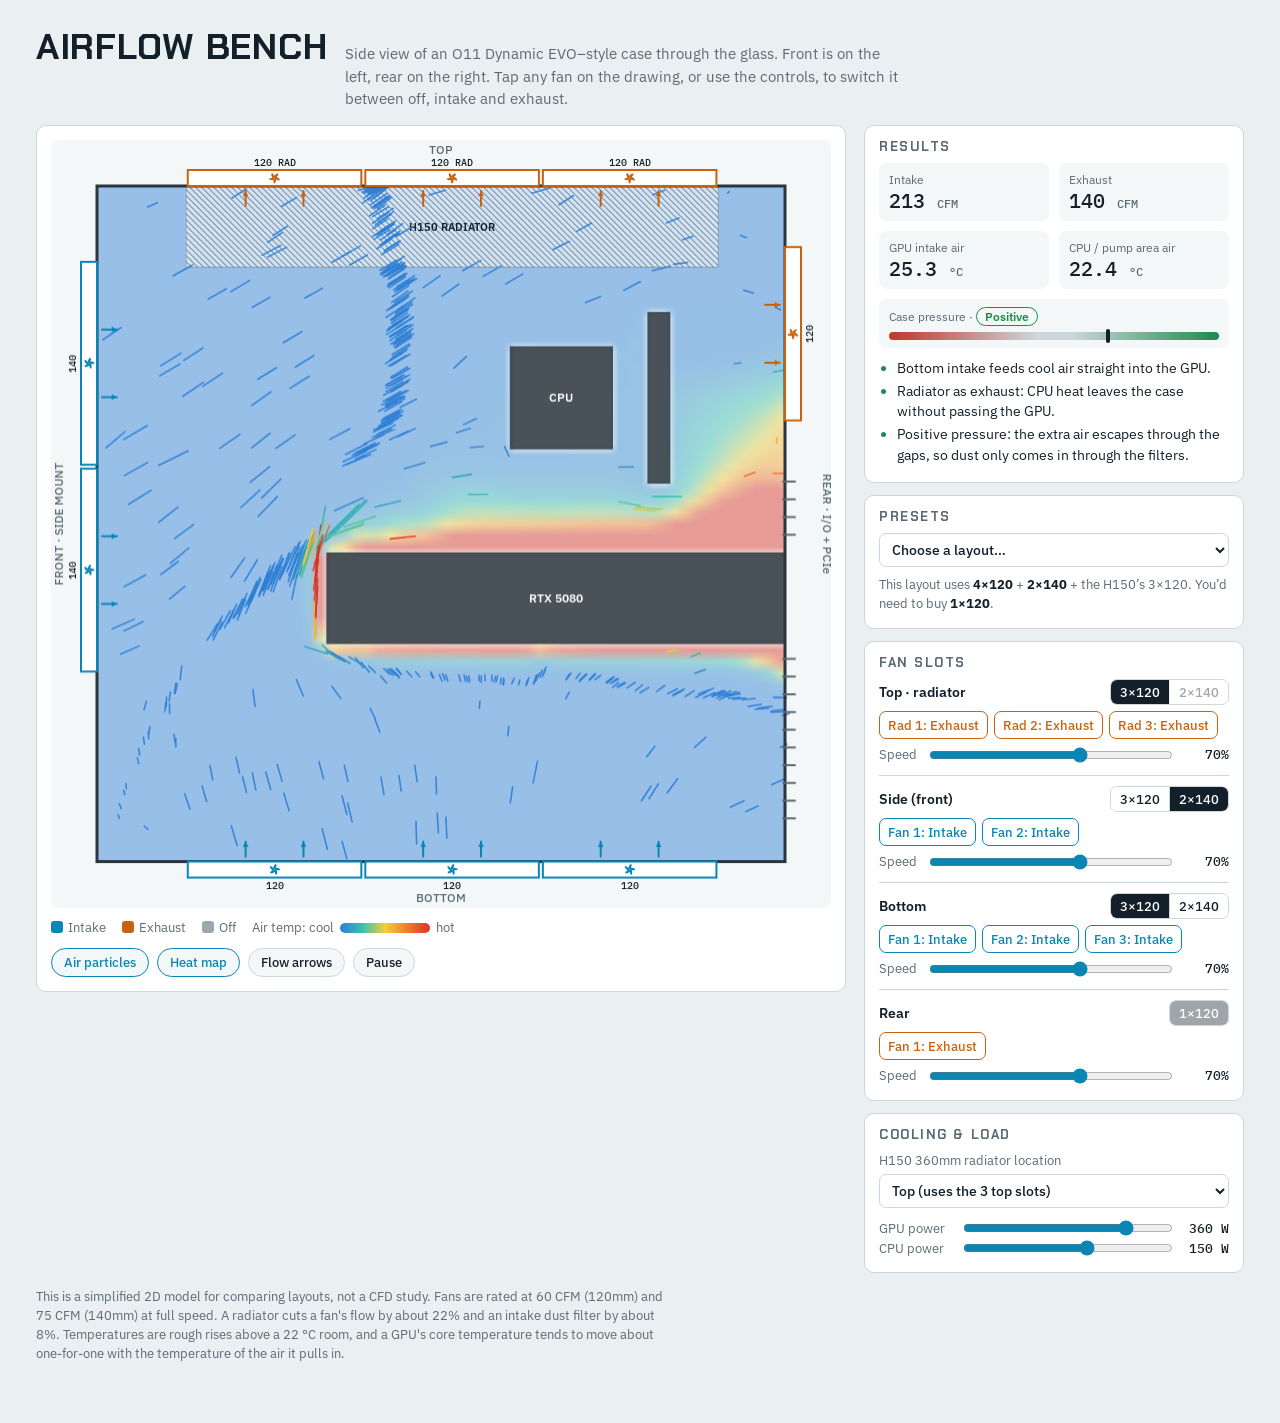
==== fan-sim/index.html @ 3b1ade62 "Add Airflow Bench: 2D case fan layout simulator Potential-flow + intake-jet model of an O11 Dynamic " ====
<!doctype html><html lang="en"><head><meta charset="utf-8"><meta name="viewport" content="width=device-width,initial-scale=1,viewport-fit=cover">
<title>Airflow Bench</title>
<meta name="claude:viewport-fit-sides" content="cover">
<link rel="preconnect" href="https://fonts.googleapis.com">
<link rel="stylesheet" href="https://fonts.googleapis.com/css2?family=Chakra+Petch:wght@600;700&family=IBM+Plex+Sans:wght@400;500;600&family=IBM+Plex+Mono:wght@400;500&display=swap">
<style>
/* Layout: a two-column bench — live case cross-section on the left, controls and readouts on the right; stacks on phones. */
:root {
  --bg: #eaeff1;
  --surface: #ffffff;
  --surface-2: #f4f7f8;
  --ink: #13202a;
  --muted: #5b6b75;
  --line: #cdd7dc;
  --case: #2a353d;
  --in: #0a86b4;
  --out: #c9620f;
  --off: #9aa7ae;
  --good: #1f8a4c;
  --warn: #b7791f;
  --bad: #c0362c;
  --display: "Chakra Petch", "Bahnschrift", "Arial Narrow", sans-serif;
  --body: "IBM Plex Sans", "Segoe UI", system-ui, sans-serif;
  --mono: "IBM Plex Mono", ui-monospace, "SFMono-Regular", Menlo, monospace;
}
@media (prefers-color-scheme: dark) {
  :root:not([data-theme="light"]) {
    --bg: #0d1317; --surface: #141c21; --surface-2: #1a242a; --ink: #e2ebef; --muted: #8fa0a9; --line: #27333a;
    --case: #9fb0b9; --in: #3cc0ef; --out: #ff9a3c; --off: #56646c; --good: #4cc47e; --warn: #e2a948; --bad: #ff6b5e;
    color-scheme: dark;
  }
}
:root[data-theme="dark"] {
  --bg: #0d1317; --surface: #141c21; --surface-2: #1a242a; --ink: #e2ebef; --muted: #8fa0a9; --line: #27333a;
  --case: #9fb0b9; --in: #3cc0ef; --out: #ff9a3c; --off: #56646c; --good: #4cc47e; --warn: #e2a948; --bad: #ff6b5e;
  color-scheme: dark;
}
* { box-sizing: border-box; }
body { background: var(--bg); color: var(--ink); font: 15px/1.5 var(--body); }
.wrap { max-width: 1240px; margin: 0 auto; padding-block: 20px 40px;
  padding-left: max(16px, env(safe-area-inset-left, 0px)); padding-right: max(16px, env(safe-area-inset-right, 0px)); }
header { display: flex; flex-wrap: wrap; align-items: baseline; gap: 6px 18px; margin-bottom: 14px; }
h1 { font: 700 clamp(26px, 4vw, 36px)/1.05 var(--display); letter-spacing: 0.02em; margin: 0; text-transform: uppercase; text-wrap: balance; }
header p { margin: 0; color: var(--muted); max-width: 62ch; }
.grid { display: grid; grid-template-columns: minmax(0, 1fr) 380px; gap: 18px; align-items: start; }
@media (max-width: 920px) { .grid { grid-template-columns: minmax(0, 1fr); } }
.card { background: var(--surface); border: 1px solid var(--line); border-radius: 10px; padding: 14px; min-width: 0; }
.stage { display: flex; flex-direction: column; gap: 10px; }
canvas { width: 100%; height: auto; display: block; border-radius: 8px; background: var(--surface-2); touch-action: manipulation; cursor: pointer; }
.legend { display: flex; flex-wrap: wrap; gap: 8px 16px; align-items: center; font-size: 13px; color: var(--muted); }
.sw { display: inline-block; width: 12px; height: 12px; border-radius: 3px; vertical-align: -1px; margin-right: 5px; }
.heatbar { display: inline-block; width: 90px; height: 10px; border-radius: 5px; background: linear-gradient(90deg, #2f7fd6, #39c2b0, #f2cf3a, #f07b2a, #d8352a); vertical-align: -1px; margin: 0 6px; }
.toggles { display: flex; flex-wrap: wrap; gap: 8px; }
.chip { font: 500 13px var(--body); color: var(--ink); background: var(--surface-2); border: 1px solid var(--line); border-radius: 999px; padding: 5px 12px; cursor: pointer; }
.chip[aria-pressed="true"] { border-color: var(--in); color: var(--in); }
.chip:focus-visible, button:focus-visible, select:focus-visible, input:focus-visible { outline: 2px solid var(--in); outline-offset: 2px; }
.panel { display: flex; flex-direction: column; gap: 12px; }
h2 { font: 700 13px/1 var(--display); letter-spacing: 0.12em; text-transform: uppercase; color: var(--muted); margin: 0 0 10px; }
.readout { display: grid; grid-template-columns: 1fr 1fr; gap: 10px; }
.metric { background: var(--surface-2); border-radius: 8px; padding: 8px 10px; min-width: 0; }
.metric .k { font-size: 12px; color: var(--muted); }
.metric .v { font: 500 20px/1.2 var(--mono); font-variant-numeric: tabular-nums; }
.metric .v small { font-size: 12px; color: var(--muted); }
.pbar { position: relative; height: 8px; border-radius: 4px; background: linear-gradient(90deg, var(--bad), var(--line) 45%, var(--line) 55%, var(--good)); margin-top: 6px; }
.pbar i { position: absolute; top: -3px; width: 4px; height: 14px; border-radius: 2px; background: var(--ink); transform: translateX(-2px); }
.pill { display: inline-block; font: 600 12px var(--body); padding: 1px 8px; border-radius: 999px; border: 1px solid currentColor; }
.notes { margin: 10px 0 0; padding-left: 18px; font-size: 13.5px; color: var(--ink); }
.notes li { margin: 3px 0; }
.notes li.good::marker { color: var(--good); } .notes li.warn::marker { color: var(--warn); } .notes li.bad::marker { color: var(--bad); }
.zone { border-top: 1px solid var(--line); padding-top: 10px; margin-top: 10px; }
.zone:first-of-type { border-top: 0; padding-top: 0; margin-top: 0; }
.zhead { display: flex; justify-content: space-between; align-items: center; gap: 8px; margin-bottom: 6px; }
.zhead b { font: 600 14px var(--body); }
.seg { display: inline-flex; border: 1px solid var(--line); border-radius: 7px; overflow: hidden; }
.seg button { font: 500 12.5px var(--body); color: var(--ink); background: var(--surface); border: 0; padding: 4px 9px; cursor: pointer; }
.seg button + button { border-left: 1px solid var(--line); }
.seg button[aria-pressed="true"] { background: var(--ink); color: var(--surface); }
.seg button:disabled { opacity: 0.4; cursor: not-allowed; }
.fans { display: flex; flex-wrap: wrap; gap: 6px; margin: 6px 0; }
.fanbtn { font: 500 12.5px var(--body); min-width: 76px; padding: 5px 8px; border-radius: 7px; border: 1.5px solid var(--off); background: var(--surface); color: var(--muted); cursor: pointer; }
.fanbtn.in { border-color: var(--in); color: var(--in); }
.fanbtn.out { border-color: var(--out); color: var(--out); }
.row { display: flex; align-items: center; gap: 10px; font-size: 13px; color: var(--muted); }
.row input[type=range] { flex: 1; min-width: 0; accent-color: var(--in); }
.row output { font: 500 13px var(--mono); color: var(--ink); min-width: 44px; text-align: right; font-variant-numeric: tabular-nums; }
select { font: 500 14px var(--body); color: var(--ink); background: var(--surface); border: 1px solid var(--line); border-radius: 7px; padding: 6px 8px; width: 100%; }
label.blk { display: block; font-size: 13px; color: var(--muted); margin-bottom: 4px; }
.inv { font-size: 13px; color: var(--muted); margin-top: 8px; }
.inv b { color: var(--ink); }
.foot { margin-top: 14px; font-size: 12.5px; color: var(--muted); max-width: 80ch; }
@media (prefers-reduced-motion: reduce) { .chip, .fanbtn { transition: none; } }
</style></head><body>

<div class="wrap">
  <header>
    <h1>Airflow Bench</h1>
    <p>Side view of an O11 Dynamic EVO–style case through the glass. Front is on the left, rear on the right. Tap any fan on the drawing, or use the controls, to switch it between off, intake and exhaust.</p>
  </header>

  <div class="grid">
    <section class="stage card" aria-label="Case simulation">
      <canvas id="sim" width="800" height="800" aria-label="Simulated airflow inside the case"></canvas>
      <div class="legend">
        <span><span class="sw" style="background:var(--in)"></span>Intake</span>
        <span><span class="sw" style="background:var(--out)"></span>Exhaust</span>
        <span><span class="sw" style="background:var(--off)"></span>Off</span>
        <span>Air temp: cool<span class="heatbar"></span>hot</span>
      </div>
      <div class="toggles" role="group" aria-label="Display layers">
        <button class="chip" id="tParticles" aria-pressed="true">Air particles</button>
        <button class="chip" id="tHeat" aria-pressed="true">Heat map</button>
        <button class="chip" id="tArrows" aria-pressed="false">Flow arrows</button>
        <button class="chip" id="tPause" aria-pressed="false">Pause</button>
      </div>
    </section>

    <aside class="panel">
      <div class="card">
        <h2>Results</h2>
        <div class="readout">
          <div class="metric"><div class="k">Intake</div><div class="v" id="mIn">0 <small>CFM</small></div></div>
          <div class="metric"><div class="k">Exhaust</div><div class="v" id="mOut">0 <small>CFM</small></div></div>
          <div class="metric"><div class="k">GPU intake air</div><div class="v" id="mGpu">–</div></div>
          <div class="metric"><div class="k">CPU / pump area air</div><div class="v" id="mCpu">–</div></div>
          <div class="metric" style="grid-column: 1 / -1">
            <div class="k">Case pressure · <span id="mPress" class="pill">–</span></div>
            <div class="pbar" aria-hidden="true"><i id="pMark" style="left:50%"></i></div>
          </div>
        </div>
        <ul class="notes" id="notes"></ul>
      </div>

      <div class="card">
        <h2>Presets</h2>
        <select id="preset" aria-label="Load a preset layout">
          <option value="">Choose a layout…</option>
          <option value="rec">Recommended for your parts</option>
          <option value="sideaio">AIO on the side as intake</option>
          <option value="nobottom">Bottom fans off</option>
          <option value="negative">Negative pressure (mostly exhaust)</option>
          <option value="reversed">Everything reversed</option>
          <option value="max">Every slot intake except top</option>
        </select>
        <div class="inv" id="inv"></div>
      </div>

      <div class="card" id="zonesCard">
        <h2>Fan slots</h2>
        <div id="zones"></div>
      </div>

      <div class="card">
        <h2>Cooling &amp; load</h2>
        <label class="blk" for="aio">H150 360mm radiator location</label>
        <select id="aio">
          <option value="top">Top (uses the 3 top slots)</option>
          <option value="side">Side (uses the 3 side slots)</option>
          <option value="bottom">Bottom (uses the 3 bottom slots)</option>
          <option value="none">No AIO (air cooler on the CPU)</option>
        </select>
        <div class="row" style="margin-top:10px"><span style="min-width:72px">GPU power</span><input type="range" id="gpuW" min="0" max="450" step="10" value="360"><output id="gpuWo">360 W</output></div>
        <div class="row"><span style="min-width:72px">CPU power</span><input type="range" id="cpuW" min="0" max="250" step="10" value="150"><output id="cpuWo">150 W</output></div>
      </div>
    </aside>
  </div>

  <p class="foot">This is a simplified 2D model for comparing layouts, not a CFD study. Fans are rated at 60 CFM (120mm) and 75 CFM (140mm) at full speed. A radiator cuts a fan's flow by about 22% and an intake dust filter by about 8%. Temperatures are rough rises above a 22 °C room, and a GPU's core temperature tends to move about one-for-one with the temperature of the air it pulls in.</p>
</div>

<script>
'use strict';
// ---------------------------------------------------------------- model geometry (millimetres → grid cells)
const CASE_W = 465, CASE_H = 459;             // interior of the main chamber, mm
const NX = 60, NY = 59, MM = CASE_W / NX;     // ~7.75 mm per cell
const idx = (x, y) => y * NX + x;
const cell = mm => Math.max(0, Math.min(NX - 1, Math.floor(mm / MM)));
const celly = mm => Math.max(0, Math.min(NY - 1, Math.floor(mm / MM)));
const CFM = { 120: 60, 140: 75 };
const ZONES = {
  top:    { label: 'Top',    wall: 'top',    sizes: [120, 140], spans: { 120: [[60, 180], [180, 300], [300, 420]], 140: [[70, 210], [210, 350]] } },
  side:   { label: 'Side (front)', wall: 'left', sizes: [120, 140], spans: { 120: [[40, 160], [160, 280], [280, 400]], 140: [[50, 190], [190, 330]] } },
  bottom: { label: 'Bottom', wall: 'bottom', sizes: [120, 140], spans: { 120: [[60, 180], [180, 300], [300, 420]], 140: [[70, 210], [210, 350]] } },
  rear:   { label: 'Rear',   wall: 'right',  sizes: [120],      spans: { 120: [[40, 160]] } },
};
const VENTS = [[200, 240], [320, 440]];       // PCIe slot covers & panel gaps on the rear wall (passive)
const PARTS = {
  gpu: { x0: 161, x1: 465, y0: 250, y1: 305, label: 'RTX 5080' },
  cpu: { x0: 285, x1: 345, y0: 115, y1: 172, label: 'CPU' },
  ram: { x0: 372, x1: 384, y0: 86, y1: 200, label: '' },
};
const RAD_MM = 55; // radiator + fan thickness

// ---------------------------------------------------------------- state
const DEFAULT = () => ({
  zones: {
    top: { size: 120, fans: ['out', 'out', 'out'], speed: 70 },
    side: { size: 140, fans: ['in', 'in'], speed: 70 },
    bottom: { size: 120, fans: ['in', 'in', 'in'], speed: 70 },
    rear: { size: 120, fans: ['out'], speed: 70 },
  },
  aio: 'top', gpuW: 360, cpuW: 150,
});
const PRESETS = {
  rec: DEFAULT,
  sideaio: () => ({ ...DEFAULT(), aio: 'side', zones: {
    top: { size: 140, fans: ['out', 'out'], speed: 70 }, side: { size: 120, fans: ['in', 'in', 'in'], speed: 70 },
    bottom: { size: 120, fans: ['in', 'in', 'in'], speed: 70 }, rear: { size: 120, fans: ['out'], speed: 70 } } }),
  nobottom: () => { const s = DEFAULT(); s.zones.bottom.fans = ['off', 'off', 'off']; return s; },
  negative: () => { const s = DEFAULT(); s.zones.side.fans = ['out', 'out']; s.zones.bottom.fans = ['in', 'off', 'off']; return s; },
  reversed: () => { const s = DEFAULT(); s.zones.top.fans = ['in', 'in', 'in']; s.zones.side.fans = ['out', 'out']; s.zones.bottom.fans = ['out', 'out', 'out']; s.zones.rear.fans = ['in']; return s; },
  max: () => { const s = DEFAULT(); s.zones.rear.fans = ['in']; return s; },
};
let S = DEFAULT();
try { const saved = JSON.parse(localStorage.getItem('airflow-bench') || 'null'); if (saved && saved.zones) S = saved; } catch (e) { /* storage unavailable */ }
function save() { try { localStorage.setItem('airflow-bench', JSON.stringify(S)); } catch (e) { /* ignore */ } }

// ---------------------------------------------------------------- simulation fields
const solid = new Uint8Array(NX * NY);
const src = new Float32Array(NX * NY);
const phi = new Float32Array(NX * NY);
const vx = new Float32Array(NX * NY), vy = new Float32Array(NX * NY);
let T = new Float32Array(NX * NY), T2 = new Float32Array(NX * NY);
const inletT = new Float32Array(NX * NY).fill(NaN);
const heat = new Float32Array(NX * NY);
let fans = [], vents = [], metrics = {};
const HEAT = 1.5; // tuned so the recommended layout's case air lands near the physics estimate

for (const k in PARTS) {
  const p = PARTS[k];
  for (let y = celly(p.y0); y <= celly(p.y1 - 1); y++) for (let x = cell(p.x0); x <= cell(p.x1 - 1); x++) solid[idx(x, y)] = 1;
}

function wallCells(wall, a, b) {
  const out = [];
  if (wall === 'top' || wall === 'bottom') { const y = wall === 'top' ? 0 : NY - 1; for (let x = cell(a); x <= cell(b - 1); x++) out.push(idx(x, y)); }
  else { const x = wall === 'left' ? 0 : NX - 1; for (let y = celly(a); y <= celly(b - 1); y++) out.push(idx(x, y)); }
  return out.filter(c => !solid[c]);
}
const NORMAL = { top: [0, 1], bottom: [0, -1], left: [1, 0], right: [-1, 0] };

function rebuild() {
  // AIO zone must hold 3×120 and its fans must all push the same way
  if (S.aio !== 'none') {
    const z = S.zones[S.aio];
    if (z.size !== 120) { z.size = 120; z.fans = [z.fans[0], z.fans[0], z.fans[0]]; }
    const mode = z.fans.find(f => f !== 'off') || 'out';
    z.fans = z.fans.map(() => mode);
  }
  fans = [];
  src.fill(0); inletT.fill(NaN); heat.fill(0);
  let intake = 0, exhaust = 0;
  const zoneCfm = {};
  for (const [zk, Z] of Object.entries(ZONES)) {
    const z = S.zones[zk];
    const spans = Z.spans[z.size];
    zoneCfm[zk] = 0;
    spans.forEach(([a, b], i) => {
      const mode = z.fans[i] || 'off';
      let cfm = CFM[z.size] * z.speed / 100;
      if (S.aio === zk) cfm *= 0.78;
      if (mode === 'in') cfm *= 0.92;
      const cells = wallCells(Z.wall, a, b);
      const f = { zone: zk, i, a, b, wall: Z.wall, mode, cfm: mode === 'off' ? 0 : cfm, size: z.size, cells, rad: S.aio === zk };
      fans.push(f);
      if (mode === 'off' || !cells.length) return;
      const per = cfm / cells.length * (mode === 'in' ? 1 : -1);
      for (const c of cells) src[c] += per;
      if (mode === 'in') intake += cfm; else exhaust += cfm;
      zoneCfm[zk] += cfm;
    });
  }
  // passive vents take up the difference (positive pressure pushes air out, negative pulls dusty air in)
  vents = VENTS.flatMap(([a, b]) => wallCells('right', a, b));
  const net = intake - exhaust;
  for (const c of vents) src[c] -= net / vents.length;
  solvePotential();
  buildVelocity();
  // inlet temperatures: fresh air is 0 °C above room; a radiator used as intake pre-heats its air
  let radRise = 0;
  if (S.aio !== 'none') {
    const rf = fans.filter(f => f.rad && f.mode === 'in');
    const rc = rf.reduce((a, f) => a + f.cfm, 0);
    if (rc > 0) radRise = 1.76 * S.cpuW / rc;
  }
  for (const f of fans) if (f.mode === 'in') for (const c of f.cells) inletT[c] = f.rad ? radRise : 0;
  if (net < 0) for (const c of vents) inletT[c] = 0;
  // heat sources: GPU everywhere around its shroud (more out the top/back like a flow-through card), CPU if air-cooled
  addHeatAround(PARTS.gpu, S.gpuW, { top: 0.55, bottom: 0.25, side: 0.2 });
  const radFans = fans.filter(f => f.rad && f.mode !== 'off');
  if (S.aio === 'none' || !radFans.length) addHeatAround(PARTS.cpu, S.cpuW, { top: 0.4, bottom: 0.2, side: 0.4 });
  metrics = { intake, exhaust, net, radRise, zoneCfm };
  seedParticles(true);
  updateUI();
  save();
}

function addHeatAround(p, watts, w) {
  const x0 = cell(p.x0), x1 = cell(p.x1 - 1), y0 = celly(p.y0), y1 = celly(p.y1 - 1);
  const groups = { top: [], bottom: [], side: [] };
  for (let x = x0; x <= x1; x++) { if (y0 > 0) groups.top.push(idx(x, y0 - 1)); if (y1 < NY - 1) groups.bottom.push(idx(x, y1 + 1)); }
  for (let y = y0; y <= y1; y++) { if (x0 > 0) groups.side.push(idx(x0 - 1, y)); if (x1 < NX - 1) groups.side.push(idx(x1 + 1, y)); }
  for (const g in groups) { const cs = groups[g].filter(c => !solid[c]); for (const c of cs) heat[c] += watts * w[g] * HEAT / cs.length * 10; }
}

// Potential flow: solve ∇²φ = −s with walls/parts as no-flow boundaries; velocity = −∇φ.
function solvePotential() {
  phi.fill(0);
  for (let it = 0; it < 900; it++) {
    for (let y = 0; y < NY; y++) for (let x = 0; x < NX; x++) {
      const c = idx(x, y); if (solid[c]) continue;
      let s = 0, k = 0;
      if (x > 0 && !solid[c - 1]) { s += phi[c - 1]; k++; }
      if (x < NX - 1 && !solid[c + 1]) { s += phi[c + 1]; k++; }
      if (y > 0 && !solid[c - NX]) { s += phi[c - NX]; k++; }
      if (y < NY - 1 && !solid[c + NX]) { s += phi[c + NX]; k++; }
      if (k) phi[c] += 1.85 * ((s + src[c]) / k - phi[c]);
    }
  }
}
function buildVelocity() {
  vx.fill(0); vy.fill(0);
  for (let y = 0; y < NY; y++) for (let x = 0; x < NX; x++) {
    const c = idx(x, y); if (solid[c]) continue;
    const pl = x > 0 && !solid[c - 1] ? phi[c - 1] : phi[c], pr = x < NX - 1 && !solid[c + 1] ? phi[c + 1] : phi[c];
    const pu = y > 0 && !solid[c - NX] ? phi[c - NX] : phi[c], pd = y < NY - 1 && !solid[c + NX] ? phi[c + NX] : phi[c];
    vx[c] = -(pr - pl) / 2; vy[c] = -(pd - pu) / 2;
  }
  // intake fans throw a jet that carries momentum into the case before spreading out
  for (const f of fans) {
    if (f.mode !== 'in' || !f.cells.length) continue;
    const [nx, ny] = NORMAL[f.wall], q = f.cfm / f.cells.length;
    for (const c0 of f.cells) {
      let x = c0 % NX, y = (c0 / NX) | 0;
      for (let d = 0; d < 34; d++) {
        if (x < 0 || y < 0 || x >= NX || y >= NY) break;
        const c = idx(x, y); if (solid[c]) break;
        const a = q * 1.1 * Math.exp(-d / 11);
        vx[c] += nx * a; vy[c] += ny * a;
        x += nx; y += ny;
      }
    }
  }
}

// ---------------------------------------------------------------- heat transport
const VIS = 4; // time compression so the picture settles in seconds
function sampleT(F, x, y) {
  x = Math.max(0, Math.min(NX - 1.001, x)); y = Math.max(0, Math.min(NY - 1.001, y));
  const i = Math.floor(x), j = Math.floor(y), fx = x - i, fy = y - j;
  const a = F[idx(i, j)], b = F[idx(Math.min(NX - 1, i + 1), j)], c = F[idx(i, Math.min(NY - 1, j + 1))], d = F[idx(Math.min(NX - 1, i + 1), Math.min(NY - 1, j + 1))];
  return (a * (1 - fx) + b * fx) * (1 - fy) + (c * (1 - fx) + d * fx) * fy;
}
function stepHeat(dt) {
  for (let y = 0; y < NY; y++) for (let x = 0; x < NX; x++) {
    const c = idx(x, y);
    if (solid[c]) { T2[c] = 0; continue; }
    if (!Number.isNaN(inletT[c])) { T2[c] = inletT[c]; continue; }
    let v = sampleT(T, x - vx[c] * dt * VIS, y - vy[c] * dt * VIS);
    // light mixing with neighbours (turbulence) and a little loss through the panels
    let s = 0, k = 0;
    if (x > 0 && !solid[c - 1]) { s += T[c - 1]; k++; } if (x < NX - 1 && !solid[c + 1]) { s += T[c + 1]; k++; }
    if (y > 0 && !solid[c - NX]) { s += T[c - NX]; k++; } if (y < NY - 1 && !solid[c + NX]) { s += T[c + NX]; k++; }
    if (k) v += (s / k - v) * 0.06;
    v += heat[c] * dt;
    v *= 1 - 0.015 * dt;
    T2[c] = Math.min(60, v);
  }
  [T, T2] = [T2, T];
}
function probe(region) {
  let s = 0, n = 0;
  for (const c of region) if (!solid[c]) { s += T[c]; n++; }
  return n ? s / n : 0;
}
function rectCells(x0mm, x1mm, y0mm, y1mm) { const out = []; for (let y = celly(y0mm); y <= celly(y1mm); y++) for (let x = cell(x0mm); x <= cell(x1mm); x++) out.push(idx(x, y)); return out; }
const PROBE = {
  gpuIn: rectCells(200, 440, 308, 345),
  cpu: rectCells(260, 372, 70, 205),
  all: [...Array(NX * NY).keys()],
};

// ---------------------------------------------------------------- particles
let particles = [];
function seedParticles(reset) {
  if (reset) particles = [];
  while (particles.length < 520) particles.push(spawn());
}
function spawn() {
  // spawn on intake cells (weighted by flow); fall back to a random interior point
  const inlets = [];
  for (const f of fans) if (f.mode === 'in') for (const c of f.cells) inlets.push([c, f.cfm / f.cells.length]);
  if (metrics.net < 0) for (const c of vents) inlets.push([c, -metrics.net / vents.length]);
  let c;
  if (inlets.length && Math.random() < 0.85) {
    const tot = inlets.reduce((a, b) => a + b[1], 0); let r = Math.random() * tot;
    for (const [cc, w] of inlets) { r -= w; if (r <= 0) { c = cc; break; } }
    if (c == null) c = inlets[0][0];
  } else { do { c = Math.floor(Math.random() * NX * NY); } while (solid[c]); }
  return { x: (c % NX) + Math.random(), y: ((c / NX) | 0) + Math.random(), life: 4 + Math.random() * 8, px: null, py: null };
}
function stepParticles(dt) {
  for (let i = 0; i < particles.length; i++) {
    const p = particles[i];
    const cx = Math.floor(p.x), cy = Math.floor(p.y);
    const c = idx(Math.max(0, Math.min(NX - 1, cx)), Math.max(0, Math.min(NY - 1, cy)));
    p.px = p.x; p.py = p.y;
    const u = vx[c], v = vy[c], sp = Math.hypot(u, v);
    p.x += u * dt * VIS + (Math.random() - 0.5) * 0.05; p.y += v * dt * VIS + (Math.random() - 0.5) * 0.05;
    p.life -= dt;
    const nc = Math.floor(p.x) >= 0 && Math.floor(p.x) < NX && Math.floor(p.y) >= 0 && Math.floor(p.y) < NY ? idx(Math.floor(p.x), Math.floor(p.y)) : -1;
    if (p.life <= 0 || nc < 0 || solid[nc] || sp < 0.004) particles[i] = spawn();
  }
}

// ---------------------------------------------------------------- drawing
const cv = document.getElementById('sim'), ctx = cv.getContext('2d');
const PAD = 46;
let px = 1, W = 0, H = 0; // px per cell
let colors = {};
function readColors() {
  const cs = getComputedStyle(document.documentElement);
  for (const k of ['ink', 'muted', 'line', 'case', 'in', 'out', 'off', 'surface', 'surface-2']) colors[k] = cs.getPropertyValue('--' + k).trim();
}
function resize() {
  const r = cv.getBoundingClientRect(), dpr = Math.min(2, window.devicePixelRatio || 1);
  const w = Math.max(280, r.width);
  px = (w - 2 * PAD) / NX;
  const h = NY * px + 2 * PAD;
  W = w; H = h;
  cv.width = Math.round(w * dpr); cv.height = Math.round(h * dpr);
  cv.style.height = h + 'px';
  ctx.setTransform(dpr, 0, 0, dpr, 0, 0);
}
const heatColor = t => {
  const s = Math.max(0, Math.min(1, t / 14));
  const stops = [[47, 127, 214], [57, 194, 176], [242, 207, 58], [240, 123, 42], [216, 53, 42]];
  const f = s * (stops.length - 1), i = Math.min(stops.length - 2, Math.floor(f)), k = f - i;
  const a = stops[i], b = stops[i + 1];
  return [a[0] + (b[0] - a[0]) * k, a[1] + (b[1] - a[1]) * k, a[2] + (b[2] - a[2]) * k];
};
const view = { particles: true, heat: true, arrows: false, paused: false };
let spin = 0;
const heatImg = document.createElement('canvas'); heatImg.width = NX; heatImg.height = NY;
const hctx = heatImg.getContext('2d');

function fanRect(f) {
  const t = 16; // fan drawn as a bar straddling the wall
  if (f.wall === 'top' || f.wall === 'bottom') {
    const x0 = PAD + f.a / MM * px, x1 = PAD + f.b / MM * px;
    const y = f.wall === 'top' ? PAD - t : PAD + NY * px;
    return { x: x0 + 2, y, w: x1 - x0 - 4, h: t };
  }
  const y0 = PAD + f.a / MM * px, y1 = PAD + f.b / MM * px;
  const x = f.wall === 'left' ? PAD - t : PAD + NX * px;
  return { x, y: y0 + 2, w: t, h: y1 - y0 - 4 };
}

function draw() {
  ctx.clearRect(0, 0, W, H);
  const ix = PAD, iy = PAD, iw = NX * px, ih = NY * px;
  // heat map
  if (view.heat) {
    const img = hctx.createImageData(NX, NY);
    for (let c = 0; c < NX * NY; c++) {
      const [r, g, b] = heatColor(T[c]);
      img.data[c * 4] = r; img.data[c * 4 + 1] = g; img.data[c * 4 + 2] = b; img.data[c * 4 + 3] = solid[c] ? 0 : 120;
    }
    hctx.putImageData(img, 0, 0);
    ctx.imageSmoothingEnabled = true;
    ctx.drawImage(heatImg, ix, iy, iw, ih);
  }
  // radiator band
  if (S.aio !== 'none') {
    const t = RAD_MM / MM * px, z = ZONES[S.aio], sp = z.spans[120];
    const a = sp[0][0] / MM * px, b = sp[sp.length - 1][1] / MM * px;
    let r;
    if (z.wall === 'top') r = [ix + a, iy, b - a, t]; else if (z.wall === 'bottom') r = [ix + a, iy + ih - t, b - a, t]; else r = [ix, iy + a, t, b - a];
    ctx.save(); ctx.fillStyle = colors['surface']; ctx.globalAlpha = 0.55; ctx.fillRect(...r); ctx.globalAlpha = 1;
    ctx.strokeStyle = colors['muted']; ctx.lineWidth = 1; ctx.beginPath();
    const [rx, ry, rw, rh] = r;
    ctx.rect(rx, ry, rw, rh); ctx.clip();
    for (let k = -rh; k < rw + rh; k += 6) { ctx.moveTo(rx + k, ry); ctx.lineTo(rx + k + rh, ry + rh); }
    ctx.stroke(); ctx.restore();
    ctx.fillStyle = colors['ink']; ctx.font = '600 11px "IBM Plex Sans", sans-serif'; ctx.textAlign = 'center';
    if (z.wall === 'left') { ctx.save(); ctx.translate(ix + t / 2 + 4, iy + (a + b) / 2); ctx.rotate(-Math.PI / 2); ctx.fillText('H150 RADIATOR', 0, 0); ctx.restore(); }
    else ctx.fillText('H150 RADIATOR', ix + (a + b) / 2, z.wall === 'top' ? iy + t / 2 + 4 : iy + ih - t / 2 + 4);
  }
  // components
  for (const k in PARTS) {
    const p = PARTS[k];
    const x = ix + cell(p.x0) * px, y = iy + celly(p.y0) * px, w = (cell(p.x1 - 1) - cell(p.x0) + 1) * px, h = (celly(p.y1 - 1) - celly(p.y0) + 1) * px;
    ctx.fillStyle = colors['case']; ctx.globalAlpha = 0.85; ctx.fillRect(x, y, w, h); ctx.globalAlpha = 1;
    if (p.label) { ctx.fillStyle = colors['surface']; ctx.font = '600 12px "IBM Plex Sans", sans-serif'; ctx.textAlign = 'center'; ctx.fillText(p.label, x + w / 2, y + h / 2 + 4); }
  }
  // particles
  if (view.particles) {
    ctx.lineWidth = 1.6; ctx.lineCap = 'round';
    for (const p of particles) {
      if (p.px == null) continue;
      const t = sampleT(T, p.x, p.y), [r, g, b] = heatColor(t);
      ctx.strokeStyle = `rgba(${r | 0},${g | 0},${b | 0},0.9)`;
      ctx.beginPath(); ctx.moveTo(ix + p.px * px, iy + p.py * px);
      const dx = p.x - p.px, dy = p.y - p.py;
      ctx.lineTo(ix + (p.x + dx * 2) * px, iy + (p.y + dy * 2) * px); ctx.stroke();
    }
  }
  // flow arrows
  if (view.arrows) {
    ctx.strokeStyle = colors['ink']; ctx.globalAlpha = 0.55; ctx.lineWidth = 1;
    for (let y = 2; y < NY; y += 4) for (let x = 2; x < NX; x += 4) {
      const c = idx(x, y); if (solid[c]) continue;
      const u = vx[c], v = vy[c], m = Math.hypot(u, v); if (m < 0.02) continue;
      const L = Math.min(px * 3.5, 4 + m * px * 1.5), ax = ix + (x + 0.5) * px, ay = iy + (y + 0.5) * px, ex = ax + u / m * L, ey = ay + v / m * L;
      ctx.beginPath(); ctx.moveTo(ax, ay); ctx.lineTo(ex, ey);
      const an = Math.atan2(v, u);
      ctx.lineTo(ex - Math.cos(an - 0.5) * 4, ey - Math.sin(an - 0.5) * 4); ctx.moveTo(ex, ey); ctx.lineTo(ex - Math.cos(an + 0.5) * 4, ey - Math.sin(an + 0.5) * 4);
      ctx.stroke();
    }
    ctx.globalAlpha = 1;
  }
  // case walls
  ctx.strokeStyle = colors['case']; ctx.lineWidth = 3; ctx.strokeRect(ix, iy, iw, ih);
  // vents
  ctx.strokeStyle = colors['muted']; ctx.lineWidth = 2;
  for (const [a, b] of VENTS) for (let y = a; y < b; y += 12) { const yy = iy + y / MM * px; ctx.beginPath(); ctx.moveTo(ix + iw - 2, yy); ctx.lineTo(ix + iw + 10, yy); ctx.stroke(); }
  // fans
  for (const f of fans) drawFan(f);
  // labels
  ctx.fillStyle = colors['muted']; ctx.font = '500 12px "IBM Plex Sans", sans-serif'; ctx.textAlign = 'center';
  ctx.fillText('TOP', ix + iw / 2, 14); ctx.fillText('BOTTOM', ix + iw / 2, H - 6);
  ctx.save(); ctx.translate(12, iy + ih / 2); ctx.rotate(-Math.PI / 2); ctx.fillText('FRONT · SIDE MOUNT', 0, 0); ctx.restore();
  ctx.save(); ctx.translate(W - 8, iy + ih / 2); ctx.rotate(Math.PI / 2); ctx.fillText('REAR · I/O + PCIe', 0, 0); ctx.restore();
}

function drawFan(f) {
  const r = fanRect(f), col = f.mode === 'in' ? colors['in'] : f.mode === 'out' ? colors['out'] : colors['off'];
  ctx.fillStyle = colors['surface']; ctx.fillRect(r.x, r.y, r.w, r.h);
  ctx.strokeStyle = col; ctx.lineWidth = 2; ctx.strokeRect(r.x, r.y, r.w, r.h);
  const cx = r.x + r.w / 2, cy = r.y + r.h / 2, R = Math.min(r.w, r.h) / 2 - 2;
  // spinning blades (as seen edge-on we just show a rotor badge)
  ctx.save(); ctx.translate(cx, cy);
  const speed = f.mode === 'off' ? 0 : S.zones[f.zone].speed / 100;
  ctx.rotate(spin * speed * (f.mode === 'in' ? 1 : -1));
  ctx.fillStyle = col;
  for (let k = 0; k < 5; k++) { ctx.rotate(Math.PI * 2 / 5); ctx.beginPath(); ctx.ellipse(R * 0.45, 0, R * 0.5, R * 0.2, 0.4, 0, 7); ctx.fill(); }
  ctx.restore();
  // direction arrows along the fan
  if (f.mode !== 'off') {
    const [nx, ny] = NORMAL[f.wall], dir = f.mode === 'in' ? 1 : -1;
    ctx.strokeStyle = col; ctx.fillStyle = col; ctx.lineWidth = 2;
    const n = 2, horiz = f.wall === 'top' || f.wall === 'bottom';
    for (let k = 0; k < n; k++) {
      const t = (k + 1) / (n + 1);
      // arrows sit just inside the case: pointing in for intake, out toward the fan for exhaust
      const ex0 = f.wall === 'left' ? r.x + r.w : f.wall === 'right' ? r.x : 0, ey0 = f.wall === 'top' ? r.y + r.h : f.wall === 'bottom' ? r.y : 0;
      const bx = horiz ? r.x + r.w * t : ex0, by = horiz ? ey0 : r.y + r.h * t;
      const p1x = bx + nx * 5, p1y = by + ny * 5, p2x = bx + nx * 20, p2y = by + ny * 20;
      const [sx, sy, ex, ey] = dir > 0 ? [p1x, p1y, p2x, p2y] : [p2x, p2y, p1x, p1y];
      ctx.beginPath(); ctx.moveTo(sx, sy); ctx.lineTo(ex, ey); ctx.stroke();
      const an = Math.atan2(ey - sy, ex - sx);
      ctx.beginPath(); ctx.moveTo(ex, ey); ctx.lineTo(ex - Math.cos(an - 0.5) * 6, ey - Math.sin(an - 0.5) * 6); ctx.lineTo(ex - Math.cos(an + 0.5) * 6, ey - Math.sin(an + 0.5) * 6); ctx.closePath(); ctx.fill();
    }
  }
  ctx.fillStyle = colors['ink']; ctx.font = '500 10px "IBM Plex Mono", monospace'; ctx.textAlign = 'center';
  const lbl = f.size + (f.rad ? ' RAD' : '');
  if (f.wall === 'top') ctx.fillText(lbl, cx, r.y - 4);
  else if (f.wall === 'bottom') ctx.fillText(lbl, cx, r.y + r.h + 11);
  else { ctx.save(); ctx.translate(f.wall === 'left' ? r.x - 5 : r.x + r.w + 12, cy); ctx.rotate(-Math.PI / 2); ctx.fillText(lbl, 0, 0); ctx.restore(); }
}

// ---------------------------------------------------------------- UI
const $ = id => document.getElementById(id);
const NEXT = { off: 'in', in: 'out', out: 'off' };
const MODE_LABEL = { off: 'Off', in: 'Intake', out: 'Exhaust' };

function setFan(zk, i, mode) {
  const z = S.zones[zk];
  if (S.aio === zk) z.fans = z.fans.map(() => mode); else z.fans[i] = mode;
  rebuild();
}
function setSize(zk, size) {
  const z = S.zones[zk]; if (z.size === size) return;
  if (S.aio === zk && size !== 120) return;
  const n = ZONES[zk].spans[size].length;
  z.size = size; z.fans = Array.from({ length: n }, (_, i) => z.fans[i] || z.fans[0] || 'off');
  rebuild();
}

function renderZones() {
  const box = $('zones'); box.innerHTML = '';
  for (const [zk, Z] of Object.entries(ZONES)) {
    const z = S.zones[zk], isRad = S.aio === zk;
    const d = document.createElement('div'); d.className = 'zone';
    const sizes = Z.sizes.map(sz => `<button type="button" data-size="${sz}" aria-pressed="${z.size === sz}" ${isRad && sz !== 120 ? 'disabled title="The H150 is a 360mm radiator: 3×120 only"' : ''}>${Z.spans[sz].length}×${sz}</button>`).join('');
    d.innerHTML = `<div class="zhead"><b>${Z.label}${isRad ? ' · radiator' : ''}</b>${Z.sizes.length > 1 ? `<span class="seg" role="group" aria-label="${Z.label} fan size">${sizes}</span>` : '<span class="seg"><button type="button" aria-pressed="true" disabled>1×120</button></span>'}</div>
      <div class="fans">${z.fans.map((m, i) => `<button type="button" class="fanbtn ${m}" data-i="${i}" aria-label="${Z.label} fan ${i + 1}: ${MODE_LABEL[m]}">${isRad ? 'Rad ' : 'Fan '}${i + 1}: ${MODE_LABEL[m]}</button>`).join('')}</div>
      <div class="row"><span>Speed</span><input type="range" min="20" max="100" step="5" value="${z.speed}" id="sp-${zk}" aria-label="${Z.label} fan speed"><output>${z.speed}%</output></div>`;
    d.querySelectorAll('[data-size]').forEach(b => b.addEventListener('click', () => setSize(zk, +b.dataset.size)));
    d.querySelectorAll('.fanbtn').forEach(b => b.addEventListener('click', () => setFan(zk, +b.dataset.i, NEXT[z.fans[+b.dataset.i]])));
    const sl = d.querySelector('input[type=range]');
    sl.addEventListener('input', () => { z.speed = +sl.value; sl.nextElementSibling.textContent = z.speed + '%'; rebuild(); });
    box.appendChild(d);
  }
}

function updateUI() {
  renderZones();
  $('aio').value = S.aio; $('gpuW').value = S.gpuW; $('cpuW').value = S.cpuW;
  $('gpuWo').textContent = S.gpuW + ' W'; $('cpuWo').textContent = S.cpuW + ' W';
  $('mIn').innerHTML = `${Math.round(metrics.intake)} <small>CFM</small>`;
  $('mOut').innerHTML = `${Math.round(metrics.exhaust)} <small>CFM</small>`;
  const big = Math.max(metrics.intake, metrics.exhaust, 1), ratio = metrics.net / big;
  const pr = $('mPress');
  if (metrics.intake + metrics.exhaust < 1) { pr.textContent = 'No fans'; pr.style.color = 'var(--bad)'; }
  else if (ratio > 0.1) { pr.textContent = 'Positive'; pr.style.color = 'var(--good)'; }
  else if (ratio < -0.1) { pr.textContent = 'Negative'; pr.style.color = 'var(--bad)'; }
  else { pr.textContent = 'Balanced'; pr.style.color = 'var(--warn)'; }
  $('pMark').style.left = (50 + Math.max(-1, Math.min(1, ratio)) * 48) + '%';
  // fan inventory vs. what you own (2×140, 3×120 + the H150's own 3×120)
  let n120 = 0, n140 = 0;
  for (const f of fans) if (f.mode !== 'off' && !f.rad) { if (f.size === 120) n120++; else n140++; }
  const need120 = Math.max(0, n120 - 3), need140 = Math.max(0, n140 - 2);
  const spare = [];
  if (n120 < 3) spare.push(`${3 - n120}×120 spare`); if (n140 < 2) spare.push(`${2 - n140}×140 spare`);
  $('inv').innerHTML = `This layout uses <b>${n120}×120</b> + <b>${n140}×140</b>${S.aio !== 'none' ? ' + the H150’s 3×120' : ''}. ` +
    (need120 || need140 ? `You’d need to buy <b>${[need120 ? need120 + '×120' : '', need140 ? need140 + '×140' : ''].filter(Boolean).join(' and ')}</b>.` : 'You already own enough fans.') +
    (spare.length ? ` (${spare.join(', ')})` : '');
  renderNotes();
}

function renderNotes() {
  const N = [], m = metrics, z = S.zones;
  const zoneModes = zk => z[zk].fans.filter(f => f !== 'off');
  if (m.intake < 1) N.push(['bad', 'No intake fans. Air only gets in through gaps, with no dust filtering.']);
  if (m.exhaust < 1 && m.intake > 0) N.push(['warn', 'No exhaust fans. Hot air has to leak out through the PCIe slots and panel gaps.']);
  if (!zoneModes('bottom').includes('in')) N.push(['warn', 'Nothing blows fresh air up into the GPU from below. The 5080 pulls its air from underneath.']);
  else N.push(['good', 'Bottom intake feeds cool air straight into the GPU.']);
  if (S.aio !== 'none') {
    const rm = zoneModes(S.aio)[0];
    if (rm === 'in') N.push(['warn', `Radiator as intake: the CPU gets the coolest air, but it pre-heats the case air by about ${m.radRise.toFixed(1)} °C.`]);
    else if (rm === 'out') N.push(['good', 'Radiator as exhaust: CPU heat leaves the case without passing the GPU.']);
    else N.push(['bad', 'Radiator fans are off. The CPU will overheat under load.']);
  }
  for (const zk of ['top', 'side', 'bottom']) { const ms = new Set(zoneModes(zk)); if (ms.size > 1) N.push(['warn', `${ZONES[zk].label} mixes intake and exhaust. Neighbouring fans will loop air between themselves.`]); }
  if (z.rear.fans[0] === 'in') N.push(['warn', 'Rear intake is unusual. It works against the hot air rising to the top.']);
  if (zoneModes('top').includes('in') && zoneModes('bottom').includes('out')) N.push(['bad', 'Top intake with bottom exhaust fights convection: hot air wants to rise.']);
  const ratio = m.net / Math.max(m.intake, m.exhaust, 1);
  if (ratio > 0.1) N.push(['good', 'Positive pressure: the extra air escapes through the gaps, so dust only comes in through the filters.']);
  if (ratio < -0.1) N.push(['bad', 'Negative pressure: unfiltered air (and dust) is pulled in through every gap.']);
  $('notes').innerHTML = N.map(([c, t]) => `<li class="${c}">${t}</li>`).join('');
}

let tempT = 0;
function updateTemps(dt) {
  tempT -= dt; if (tempT > 0) return; tempT = 0.4;
  const room = 22, g = probe(PROBE.gpuIn), c = probe(PROBE.cpu);
  const fmt = v => `${(room + v).toFixed(1)} <small>°C</small>`;
  $('mGpu').innerHTML = fmt(g);
  $('mCpu').innerHTML = fmt(c);
}

// canvas interaction: tap a fan to cycle it
cv.addEventListener('click', e => {
  const r = cv.getBoundingClientRect(), x = e.clientX - r.left, y = e.clientY - r.top;
  for (const f of fans) {
    const q = fanRect(f), pad = 8;
    if (x >= q.x - pad && x <= q.x + q.w + pad && y >= q.y - pad && y <= q.y + q.h + pad) { setFan(f.zone, f.i, NEXT[f.mode]); return; }
  }
});
cv.addEventListener('mousemove', e => {
  const r = cv.getBoundingClientRect(), x = e.clientX - r.left, y = e.clientY - r.top;
  cv.style.cursor = fans.some(f => { const q = fanRect(f); return x >= q.x - 8 && x <= q.x + q.w + 8 && y >= q.y - 8 && y <= q.y + q.h + 8; }) ? 'pointer' : 'default';
});

$('aio').addEventListener('change', e => { S.aio = e.target.value; rebuild(); });
$('gpuW').addEventListener('input', e => { S.gpuW = +e.target.value; rebuild(); });
$('cpuW').addEventListener('input', e => { S.cpuW = +e.target.value; rebuild(); });
$('preset').addEventListener('change', e => { if (!e.target.value) return; S = PRESETS[e.target.value](); T.fill(0); rebuild(); e.target.value = ''; });
for (const [id, key] of [['tParticles', 'particles'], ['tHeat', 'heat'], ['tArrows', 'arrows'], ['tPause', 'paused']]) {
  $(id).addEventListener('click', () => { view[key] = !view[key]; $(id).setAttribute('aria-pressed', view[key]); });
}

// ---------------------------------------------------------------- loop
let last = performance.now(), colorT = 0;
function frame(now) {
  const dt = Math.min(0.05, (now - last) / 1000); last = now;
  colorT -= dt; if (colorT <= 0) { colorT = 1; readColors(); }
  if (!view.paused) {
    for (let k = 0; k < 3; k++) stepHeat(dt);
    stepParticles(dt);
    spin += dt * 14;
    updateTemps(dt);
  }
  draw();
  requestAnimationFrame(frame);
}
window.addEventListener('resize', resize);
readColors(); resize(); rebuild();
// warm the heat field so the first view is already near steady state
for (let k = 0; k < 900; k++) stepHeat(1 / 60);
requestAnimationFrame(frame);
window.__bench = { get S() { return S; }, metrics: () => metrics, probe: () => ({ gpu: probe(PROBE.gpuIn), cpu: probe(PROBE.cpu), all: probe(PROBE.all) }), load: k => { S = PRESETS[k](); T.fill(0); rebuild(); for (let i = 0; i < 1500; i++) stepHeat(1 / 60); } };
</script>
</body></html>
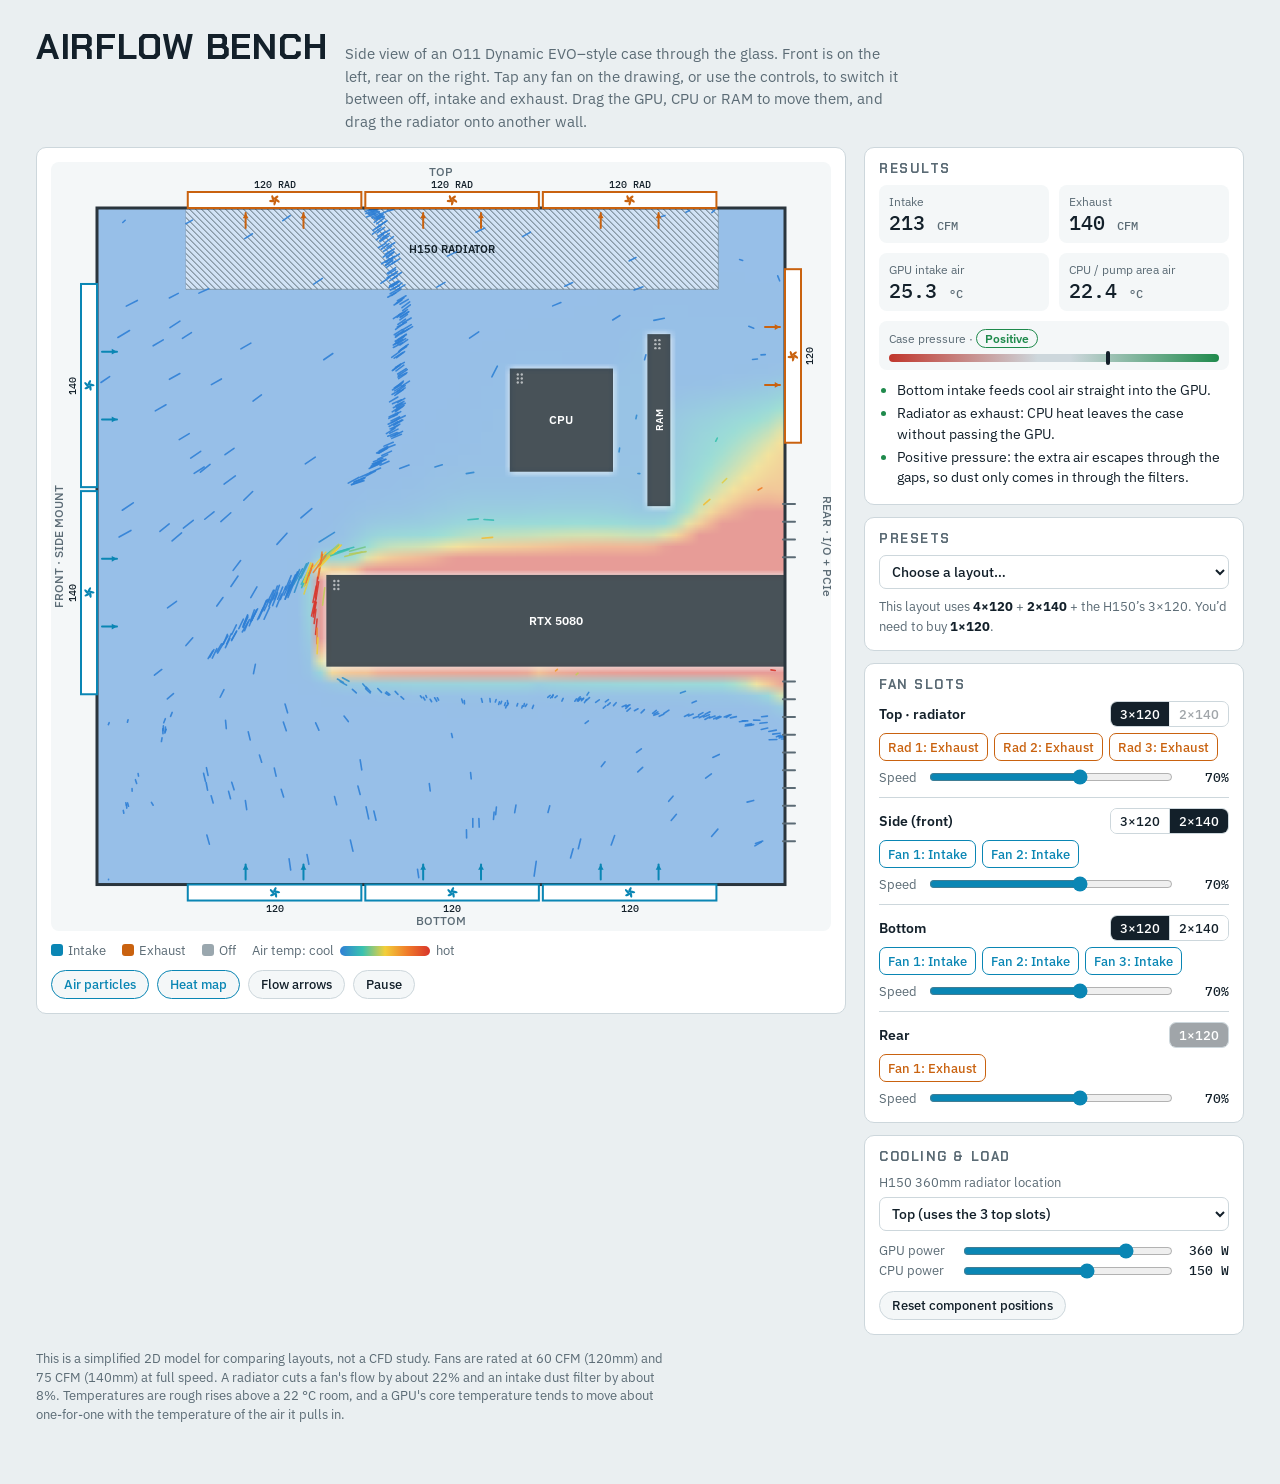
==== commit 2e8dbe35: "Airflow Bench: drag components and radiator GPU, CPU and RAM can be dragged anywhere in the case (mo" ====
--- a/fan-sim/index.html
+++ b/fan-sim/index.html
@@ -46,7 +46,7 @@
 @media (max-width: 920px) { .grid { grid-template-columns: minmax(0, 1fr); } }
 .card { background: var(--surface); border: 1px solid var(--line); border-radius: 10px; padding: 14px; min-width: 0; }
 .stage { display: flex; flex-direction: column; gap: 10px; }
-canvas { width: 100%; height: auto; display: block; border-radius: 8px; background: var(--surface-2); touch-action: manipulation; cursor: pointer; }
+canvas { width: 100%; height: auto; display: block; border-radius: 8px; background: var(--surface-2); touch-action: manipulation; }
 .legend { display: flex; flex-wrap: wrap; gap: 8px 16px; align-items: center; font-size: 13px; color: var(--muted); }
 .sw { display: inline-block; width: 12px; height: 12px; border-radius: 3px; vertical-align: -1px; margin-right: 5px; }
 .heatbar { display: inline-block; width: 90px; height: 10px; border-radius: 5px; background: linear-gradient(90deg, #2f7fd6, #39c2b0, #f2cf3a, #f07b2a, #d8352a); vertical-align: -1px; margin: 0 6px; }
@@ -94,7 +94,7 @@
 <div class="wrap">
   <header>
     <h1>Airflow Bench</h1>
-    <p>Side view of an O11 Dynamic EVO–style case through the glass. Front is on the left, rear on the right. Tap any fan on the drawing, or use the controls, to switch it between off, intake and exhaust.</p>
+    <p>Side view of an O11 Dynamic EVO–style case through the glass. Front is on the left, rear on the right. Tap any fan on the drawing, or use the controls, to switch it between off, intake and exhaust. Drag the GPU, CPU or RAM to move them, and drag the radiator onto another wall.</p>
   </header>
 
   <div class="grid">
@@ -160,6 +160,7 @@
         </select>
         <div class="row" style="margin-top:10px"><span style="min-width:72px">GPU power</span><input type="range" id="gpuW" min="0" max="450" step="10" value="360"><output id="gpuWo">360 W</output></div>
         <div class="row"><span style="min-width:72px">CPU power</span><input type="range" id="cpuW" min="0" max="250" step="10" value="150"><output id="cpuWo">150 W</output></div>
+        <button type="button" class="chip" id="resetParts" style="margin-top:10px">Reset component positions</button>
       </div>
     </aside>
   </div>
@@ -183,11 +184,11 @@
   rear:   { label: 'Rear',   wall: 'right',  sizes: [120],      spans: { 120: [[40, 160]] } },
 };
 const VENTS = [[200, 240], [320, 440]];       // PCIe slot covers & panel gaps on the rear wall (passive)
-const PARTS = {
+const DEFAULT_PARTS = () => ({
   gpu: { x0: 161, x1: 465, y0: 250, y1: 305, label: 'RTX 5080' },
   cpu: { x0: 285, x1: 345, y0: 115, y1: 172, label: 'CPU' },
-  ram: { x0: 372, x1: 384, y0: 86, y1: 200, label: '' },
-};
+  ram: { x0: 372, x1: 384, y0: 86, y1: 200, label: 'RAM' },
+});
 const RAD_MM = 55; // radiator + fan thickness
 
 // ---------------------------------------------------------------- state
@@ -198,7 +199,7 @@
     bottom: { size: 120, fans: ['in', 'in', 'in'], speed: 70 },
     rear: { size: 120, fans: ['out'], speed: 70 },
   },
-  aio: 'top', gpuW: 360, cpuW: 150,
+  aio: 'top', gpuW: 360, cpuW: 150, parts: DEFAULT_PARTS(),
 });
 const PRESETS = {
   rec: DEFAULT,
@@ -212,6 +213,7 @@
 };
 let S = DEFAULT();
 try { const saved = JSON.parse(localStorage.getItem('airflow-bench') || 'null'); if (saved && saved.zones) S = saved; } catch (e) { /* storage unavailable */ }
+if (!S.parts || !S.parts.gpu) S.parts = DEFAULT_PARTS();
 function save() { try { localStorage.setItem('airflow-bench', JSON.stringify(S)); } catch (e) { /* ignore */ } }
 
 // ---------------------------------------------------------------- simulation fields
@@ -225,20 +227,25 @@
 let fans = [], vents = [], metrics = {};
 const HEAT = 1.5; // tuned so the recommended layout's case air lands near the physics estimate
 
-for (const k in PARTS) {
-  const p = PARTS[k];
-  for (let y = celly(p.y0); y <= celly(p.y1 - 1); y++) for (let x = cell(p.x0); x <= cell(p.x1 - 1); x++) solid[idx(x, y)] = 1;
-}
-
-function wallCells(wall, a, b) {
+function buildSolid() {
+  solid.fill(0);
+  for (const k in S.parts) {
+    const p = S.parts[k];
+    for (let y = celly(p.y0); y <= celly(p.y1 - 1); y++) for (let x = cell(p.x0); x <= cell(p.x1 - 1); x++) solid[idx(x, y)] = 1;
+  }
+}
+
+function wallCells(wall, a, b, all) {
   const out = [];
   if (wall === 'top' || wall === 'bottom') { const y = wall === 'top' ? 0 : NY - 1; for (let x = cell(a); x <= cell(b - 1); x++) out.push(idx(x, y)); }
   else { const x = wall === 'left' ? 0 : NX - 1; for (let y = celly(a); y <= celly(b - 1); y++) out.push(idx(x, y)); }
-  return out.filter(c => !solid[c]);
+  return all ? out : out.filter(c => !solid[c]);
 }
 const NORMAL = { top: [0, 1], bottom: [0, -1], left: [1, 0], right: [-1, 0] };
 
-function rebuild() {
+// quick = called while dragging: warm-start the solver, keep particles, skip the DOM controls
+function rebuild(quick) {
+  buildSolid();
   // AIO zone must hold 3×120 and its fans must all push the same way
   if (S.aio !== 'none') {
     const z = S.zones[S.aio];
@@ -260,7 +267,10 @@
       if (S.aio === zk) cfm *= 0.78;
       if (mode === 'in') cfm *= 0.92;
       const cells = wallCells(Z.wall, a, b);
-      const f = { zone: zk, i, a, b, wall: Z.wall, mode, cfm: mode === 'off' ? 0 : cfm, size: z.size, cells, rad: S.aio === zk };
+      const blocked = wallCells(Z.wall, a, b, true).length - cells.length;
+      if (blocked > 0 && cells.length) cfm *= cells.length / (cells.length + blocked);
+      if (!cells.length) cfm = 0;
+      const f = { zone: zk, i, a, b, wall: Z.wall, mode, cfm: mode === 'off' ? 0 : cfm, size: z.size, cells, rad: S.aio === zk, blocked };
       fans.push(f);
       if (mode === 'off' || !cells.length) return;
       const per = cfm / cells.length * (mode === 'in' ? 1 : -1);
@@ -273,7 +283,7 @@
   vents = VENTS.flatMap(([a, b]) => wallCells('right', a, b));
   const net = intake - exhaust;
   for (const c of vents) src[c] -= net / vents.length;
-  solvePotential();
+  solvePotential(quick);
   buildVelocity();
   // inlet temperatures: fresh air is 0 °C above room; a radiator used as intake pre-heats its air
   let radRise = 0;
@@ -285,10 +295,11 @@
   for (const f of fans) if (f.mode === 'in') for (const c of f.cells) inletT[c] = f.rad ? radRise : 0;
   if (net < 0) for (const c of vents) inletT[c] = 0;
   // heat sources: GPU everywhere around its shroud (more out the top/back like a flow-through card), CPU if air-cooled
-  addHeatAround(PARTS.gpu, S.gpuW, { top: 0.55, bottom: 0.25, side: 0.2 });
+  addHeatAround(S.parts.gpu, S.gpuW, { top: 0.55, bottom: 0.25, side: 0.2 });
   const radFans = fans.filter(f => f.rad && f.mode !== 'off');
-  if (S.aio === 'none' || !radFans.length) addHeatAround(PARTS.cpu, S.cpuW, { top: 0.4, bottom: 0.2, side: 0.4 });
+  if (S.aio === 'none' || !radFans.length) addHeatAround(S.parts.cpu, S.cpuW, { top: 0.4, bottom: 0.2, side: 0.4 });
   metrics = { intake, exhaust, net, radRise, zoneCfm };
+  if (quick) { updateReadouts(); return; }
   seedParticles(true);
   updateUI();
   save();
@@ -303,9 +314,9 @@
 }
 
 // Potential flow: solve ∇²φ = −s with walls/parts as no-flow boundaries; velocity = −∇φ.
-function solvePotential() {
-  phi.fill(0);
-  for (let it = 0; it < 900; it++) {
+function solvePotential(warm) {
+  if (!warm) phi.fill(0);
+  for (let it = 0, n = warm ? 220 : 900; it < n; it++) {
     for (let y = 0; y < NY; y++) for (let x = 0; x < NX; x++) {
       const c = idx(x, y); if (solid[c]) continue;
       let s = 0, k = 0;
@@ -374,8 +385,9 @@
 }
 function rectCells(x0mm, x1mm, y0mm, y1mm) { const out = []; for (let y = celly(y0mm); y <= celly(y1mm); y++) for (let x = cell(x0mm); x <= cell(x1mm); x++) out.push(idx(x, y)); return out; }
 const PROBE = {
-  gpuIn: rectCells(200, 440, 308, 345),
-  cpu: rectCells(260, 372, 70, 205),
+  // air just under the GPU (where its fans pull from) and the air around the CPU socket
+  get gpuIn() { const g = S.parts.gpu; return rectCells(g.x0 + 30, g.x1 - 20, g.y1 + 4, Math.min(CASE_H - 1, g.y1 + 40)); },
+  get cpu() { const c = S.parts.cpu; return rectCells(Math.max(0, c.x0 - 25), Math.min(CASE_W - 1, c.x1 + 25), Math.max(0, c.y0 - 45), Math.min(CASE_H - 1, c.y1 + 30)); },
   all: [...Array(NX * NY).keys()],
 };
 
@@ -471,11 +483,10 @@
   }
   // radiator band
   if (S.aio !== 'none') {
-    const t = RAD_MM / MM * px, z = ZONES[S.aio], sp = z.spans[120];
-    const a = sp[0][0] / MM * px, b = sp[sp.length - 1][1] / MM * px;
-    let r;
-    if (z.wall === 'top') r = [ix + a, iy, b - a, t]; else if (z.wall === 'bottom') r = [ix + a, iy + ih - t, b - a, t]; else r = [ix, iy + a, t, b - a];
-    ctx.save(); ctx.fillStyle = colors['surface']; ctx.globalAlpha = 0.55; ctx.fillRect(...r); ctx.globalAlpha = 1;
+    const z = ZONES[S.aio], sp = z.spans[120];
+    const a = sp[0][0] / MM * px, b = sp[sp.length - 1][1] / MM * px, t = RAD_MM / MM * px;
+    const rr = radRect(S.aio), r = [rr.x, rr.y, rr.w, rr.h];
+    ctx.save(); ctx.fillStyle = colors['surface']; ctx.globalAlpha = drag && drag.kind === 'rad' ? 0.25 : 0.55; ctx.fillRect(...r); ctx.globalAlpha = 1;
     ctx.strokeStyle = colors['muted']; ctx.lineWidth = 1; ctx.beginPath();
     const [rx, ry, rw, rh] = r;
     ctx.rect(rx, ry, rw, rh); ctx.clip();
@@ -485,12 +496,27 @@
     if (z.wall === 'left') { ctx.save(); ctx.translate(ix + t / 2 + 4, iy + (a + b) / 2); ctx.rotate(-Math.PI / 2); ctx.fillText('H150 RADIATOR', 0, 0); ctx.restore(); }
     else ctx.fillText('H150 RADIATOR', ix + (a + b) / 2, z.wall === 'top' ? iy + t / 2 + 4 : iy + ih - t / 2 + 4);
   }
-  // components
-  for (const k in PARTS) {
-    const p = PARTS[k];
-    const x = ix + cell(p.x0) * px, y = iy + celly(p.y0) * px, w = (cell(p.x1 - 1) - cell(p.x0) + 1) * px, h = (celly(p.y1 - 1) - celly(p.y0) + 1) * px;
-    ctx.fillStyle = colors['case']; ctx.globalAlpha = 0.85; ctx.fillRect(x, y, w, h); ctx.globalAlpha = 1;
-    if (p.label) { ctx.fillStyle = colors['surface']; ctx.font = '600 12px "IBM Plex Sans", sans-serif'; ctx.textAlign = 'center'; ctx.fillText(p.label, x + w / 2, y + h / 2 + 4); }
+  // components (draggable)
+  for (const k in S.parts) {
+    const p = S.parts[k], q = partRect(p), x = q.x, y = q.y, w = q.w, h = q.h;
+    const active = drag && drag.kind === 'part' && drag.key === k, hot = hover === k;
+    ctx.fillStyle = colors['case']; ctx.globalAlpha = active ? 0.95 : 0.85; ctx.fillRect(x, y, w, h); ctx.globalAlpha = 1;
+    if (active || hot) { ctx.strokeStyle = colors['in']; ctx.lineWidth = 2; ctx.setLineDash(active ? [] : [5, 4]); ctx.strokeRect(x - 2, y - 2, w + 4, h + 4); ctx.setLineDash([]); }
+    // grip dots
+    ctx.fillStyle = colors['surface']; ctx.globalAlpha = 0.6;
+    const gx = x + Math.min(10, w / 2), gy = y + Math.min(10, h / 2);
+    for (let i = 0; i < 2; i++) for (let j = 0; j < 3; j++) { ctx.beginPath(); ctx.arc(gx + i * 4 - 2, gy + j * 4 - 4, 1.2, 0, 7); ctx.fill(); }
+    ctx.globalAlpha = 1;
+    if (p.label && w > 34 && h > 14) { ctx.fillStyle = colors['surface']; ctx.font = '600 12px "IBM Plex Sans", sans-serif'; ctx.textAlign = 'center'; ctx.fillText(p.label, x + w / 2, y + h / 2 + 4); }
+    else if (p.label) { ctx.save(); ctx.translate(x + w / 2 + 4, y + h / 2); ctx.rotate(-Math.PI / 2); ctx.fillStyle = colors['surface']; ctx.font = '600 10px "IBM Plex Sans", sans-serif'; ctx.textAlign = 'center'; ctx.fillText(p.label, 0, 0); ctx.restore(); }
+  }
+  // radiator being dragged: ghost under the pointer + the wall it will snap to
+  if (drag && drag.kind === 'rad' && drag.px != null) {
+    const target = nearestRadWall(drag.px, drag.py), tr = radRect(target);
+    ctx.strokeStyle = colors['in']; ctx.lineWidth = 2; ctx.setLineDash([6, 4]); ctx.strokeRect(tr.x, tr.y, tr.w, tr.h); ctx.setLineDash([]);
+    ctx.fillStyle = colors['in']; ctx.globalAlpha = 0.18; ctx.fillRect(tr.x, tr.y, tr.w, tr.h); ctx.globalAlpha = 1;
+    ctx.fillStyle = colors['ink']; ctx.font = '600 12px "IBM Plex Sans", sans-serif'; ctx.textAlign = 'center';
+    ctx.fillText('Drop to mount on ' + ZONES[target].label.toLowerCase(), drag.px, drag.py - 14);
   }
   // particles
   if (view.particles) {
@@ -607,6 +633,9 @@
   renderZones();
   $('aio').value = S.aio; $('gpuW').value = S.gpuW; $('cpuW').value = S.cpuW;
   $('gpuWo').textContent = S.gpuW + ' W'; $('cpuWo').textContent = S.cpuW + ' W';
+  updateReadouts();
+}
+function updateReadouts() {
   $('mIn').innerHTML = `${Math.round(metrics.intake)} <small>CFM</small>`;
   $('mOut').innerHTML = `${Math.round(metrics.exhaust)} <small>CFM</small>`;
   const big = Math.max(metrics.intake, metrics.exhaust, 1), ratio = metrics.net / big;
@@ -644,6 +673,9 @@
   for (const zk of ['top', 'side', 'bottom']) { const ms = new Set(zoneModes(zk)); if (ms.size > 1) N.push(['warn', `${ZONES[zk].label} mixes intake and exhaust. Neighbouring fans will loop air between themselves.`]); }
   if (z.rear.fans[0] === 'in') N.push(['warn', 'Rear intake is unusual. It works against the hot air rising to the top.']);
   if (zoneModes('top').includes('in') && zoneModes('bottom').includes('out')) N.push(['bad', 'Top intake with bottom exhaust fights convection: hot air wants to rise.']);
+  for (const f of fans) if (f.blocked > 0 && f.mode !== 'off') N.push(['bad', `A component is blocking ${f.cells.length ? 'part of ' : ''}${ZONES[f.zone].label.toLowerCase()} fan ${f.i + 1}.`]);
+  const g = S.parts.gpu;
+  if (CASE_H - g.y1 < 40) N.push(['warn', 'The GPU sits close to the bottom panel, which starves its fans of air.']);
   const ratio = m.net / Math.max(m.intake, m.exhaust, 1);
   if (ratio > 0.1) N.push(['good', 'Positive pressure: the extra air escapes through the gaps, so dust only comes in through the filters.']);
   if (ratio < -0.1) N.push(['bad', 'Negative pressure: unfiltered air (and dust) is pulled in through every gap.']);
@@ -659,23 +691,95 @@
   $('mCpu').innerHTML = fmt(c);
 }
 
-// canvas interaction: tap a fan to cycle it
+// ---------------------------------------------------------------- canvas interaction
+// tap a fan to cycle it; drag a component to move it; drag the radiator onto another wall
+let drag = null, hover = null, justDragged = false;
+function partRect(p) {
+  return { x: PAD + cell(p.x0) * px, y: PAD + celly(p.y0) * px, w: (cell(p.x1 - 1) - cell(p.x0) + 1) * px, h: (celly(p.y1 - 1) - celly(p.y0) + 1) * px };
+}
+function radRect(zk) {
+  const z = ZONES[zk], sp = z.spans[120], t = RAD_MM / MM * px;
+  const a = sp[0][0] / MM * px, b = sp[sp.length - 1][1] / MM * px;
+  if (z.wall === 'top') return { x: PAD + a, y: PAD, w: b - a, h: t };
+  if (z.wall === 'bottom') return { x: PAD + a, y: PAD + NY * px - t, w: b - a, h: t };
+  return { x: PAD, y: PAD + a, w: t, h: b - a };
+}
+function nearestRadWall(x, y) {
+  const d = { top: y - PAD, bottom: PAD + NY * px - y, side: x - PAD };
+  return Object.keys(d).sort((a, b) => d[a] - d[b])[0];
+}
+const inside = (q, x, y, pad = 0) => x >= q.x - pad && x <= q.x + q.w + pad && y >= q.y - pad && y <= q.y + q.h + pad;
+function localPos(e) { const r = cv.getBoundingClientRect(); return { x: e.clientX - r.left, y: e.clientY - r.top }; }
+function hitTest(x, y) {
+  for (const k of ['ram', 'cpu', 'gpu']) if (inside(partRect(S.parts[k]), x, y, 3)) return { kind: 'part', key: k };
+  if (S.aio !== 'none' && inside(radRect(S.aio), x, y)) return { kind: 'rad' };
+  for (const f of fans) if (inside(fanRect(f), x, y, 8)) return { kind: 'fan', fan: f };
+  return null;
+}
+function overlaps(a, b) { return a.x0 < b.x1 && b.x0 < a.x1 && a.y0 < b.y1 && b.y0 < a.y1; }
+function movePart(key, x0mm, y0mm) {
+  const p = S.parts[key], w = p.x1 - p.x0, h = p.y1 - p.y0;
+  x0mm = Math.round(x0mm / MM) * MM; y0mm = Math.round(y0mm / MM) * MM;
+  x0mm = Math.max(0, Math.min(CASE_W - w, x0mm)); y0mm = Math.max(0, Math.min(CASE_H - h, y0mm));
+  const next = { ...p, x0: x0mm, x1: x0mm + w, y0: y0mm, y1: y0mm + h };
+  for (const k in S.parts) if (k !== key && overlaps(next, S.parts[k])) return false;
+  if (cell(next.x0) === cell(p.x0) && celly(next.y0) === celly(p.y0)) return false;
+  S.parts[key] = next;
+  return true;
+}
+cv.addEventListener('pointerdown', e => {
+  const { x, y } = localPos(e), h = hitTest(x, y);
+  if (!h || h.kind === 'fan') return;
+  e.preventDefault();
+  cv.setPointerCapture(e.pointerId);
+  if (h.kind === 'part') {
+    const p = S.parts[h.key];
+    drag = { kind: 'part', key: h.key, offx: (x - PAD) / px * MM - p.x0, offy: (y - PAD) / px * MM - p.y0, moved: false };
+  } else drag = { kind: 'rad', px: x, py: y, moved: false };
+});
+cv.addEventListener('pointermove', e => {
+  const { x, y } = localPos(e);
+  if (!drag) {
+    const h = hitTest(x, y);
+    hover = h && h.kind === 'part' ? h.key : null;
+    cv.style.cursor = !h ? 'default' : h.kind === 'fan' ? 'pointer' : 'grab';
+    return;
+  }
+  cv.style.cursor = 'grabbing';
+  if (drag.kind === 'part') {
+    if (movePart(drag.key, (x - PAD) / px * MM - drag.offx, (y - PAD) / px * MM - drag.offy)) { drag.moved = true; rebuild(true); }
+  } else { drag.px = x; drag.py = y; drag.moved = true; }
+});
+function endDrag() {
+  if (!drag) return;
+  if (drag.kind === 'rad' && drag.moved && drag.px != null) {
+    const target = nearestRadWall(drag.px, drag.py);
+    if (target !== S.aio) S.aio = target;
+  }
+  justDragged = drag.moved;
+  drag = null; cv.style.cursor = 'default';
+  rebuild();
+}
+cv.addEventListener('pointerup', endDrag);
+cv.addEventListener('pointercancel', endDrag);
+cv.addEventListener('pointerleave', () => { if (!drag) hover = null; });
+// on touch screens, a finger that lands on a component drags it instead of scrolling the page
+cv.addEventListener('touchstart', e => {
+  const t = e.touches[0], r = cv.getBoundingClientRect(), h = hitTest(t.clientX - r.left, t.clientY - r.top);
+  if (h && h.kind !== 'fan') e.preventDefault();
+}, { passive: false });
+cv.addEventListener('touchmove', e => { if (drag) e.preventDefault(); }, { passive: false });
 cv.addEventListener('click', e => {
-  const r = cv.getBoundingClientRect(), x = e.clientX - r.left, y = e.clientY - r.top;
-  for (const f of fans) {
-    const q = fanRect(f), pad = 8;
-    if (x >= q.x - pad && x <= q.x + q.w + pad && y >= q.y - pad && y <= q.y + q.h + pad) { setFan(f.zone, f.i, NEXT[f.mode]); return; }
-  }
-});
-cv.addEventListener('mousemove', e => {
-  const r = cv.getBoundingClientRect(), x = e.clientX - r.left, y = e.clientY - r.top;
-  cv.style.cursor = fans.some(f => { const q = fanRect(f); return x >= q.x - 8 && x <= q.x + q.w + 8 && y >= q.y - 8 && y <= q.y + q.h + 8; }) ? 'pointer' : 'default';
+  if (justDragged) { justDragged = false; return; }
+  const { x, y } = localPos(e), h = hitTest(x, y);
+  if (h && h.kind === 'fan') setFan(h.fan.zone, h.fan.i, NEXT[h.fan.mode]);
 });
 
 $('aio').addEventListener('change', e => { S.aio = e.target.value; rebuild(); });
 $('gpuW').addEventListener('input', e => { S.gpuW = +e.target.value; rebuild(); });
 $('cpuW').addEventListener('input', e => { S.cpuW = +e.target.value; rebuild(); });
-$('preset').addEventListener('change', e => { if (!e.target.value) return; S = PRESETS[e.target.value](); T.fill(0); rebuild(); e.target.value = ''; });
+$('preset').addEventListener('change', e => { if (!e.target.value) return; const keep = S.parts; S = PRESETS[e.target.value](); S.parts = keep; T.fill(0); rebuild(); e.target.value = ''; });
+$('resetParts').addEventListener('click', () => { S.parts = DEFAULT_PARTS(); rebuild(); });
 for (const [id, key] of [['tParticles', 'particles'], ['tHeat', 'heat'], ['tArrows', 'arrows'], ['tPause', 'paused']]) {
   $(id).addEventListener('click', () => { view[key] = !view[key]; $(id).setAttribute('aria-pressed', view[key]); });
 }
@@ -699,6 +803,6 @@
 // warm the heat field so the first view is already near steady state
 for (let k = 0; k < 900; k++) stepHeat(1 / 60);
 requestAnimationFrame(frame);
-window.__bench = { get S() { return S; }, metrics: () => metrics, probe: () => ({ gpu: probe(PROBE.gpuIn), cpu: probe(PROBE.cpu), all: probe(PROBE.all) }), load: k => { S = PRESETS[k](); T.fill(0); rebuild(); for (let i = 0; i < 1500; i++) stepHeat(1 / 60); } };
+window.__bench = { get S() { return S; }, partRect: k => partRect(S.parts[k]), radRect: () => radRect(S.aio), fans: () => fans, metrics: () => metrics, probe: () => ({ gpu: probe(PROBE.gpuIn), cpu: probe(PROBE.cpu), all: probe(PROBE.all) }), load: k => { S = PRESETS[k](); T.fill(0); rebuild(); for (let i = 0; i < 1500; i++) stepHeat(1 / 60); } };
 </script>
 </body></html>
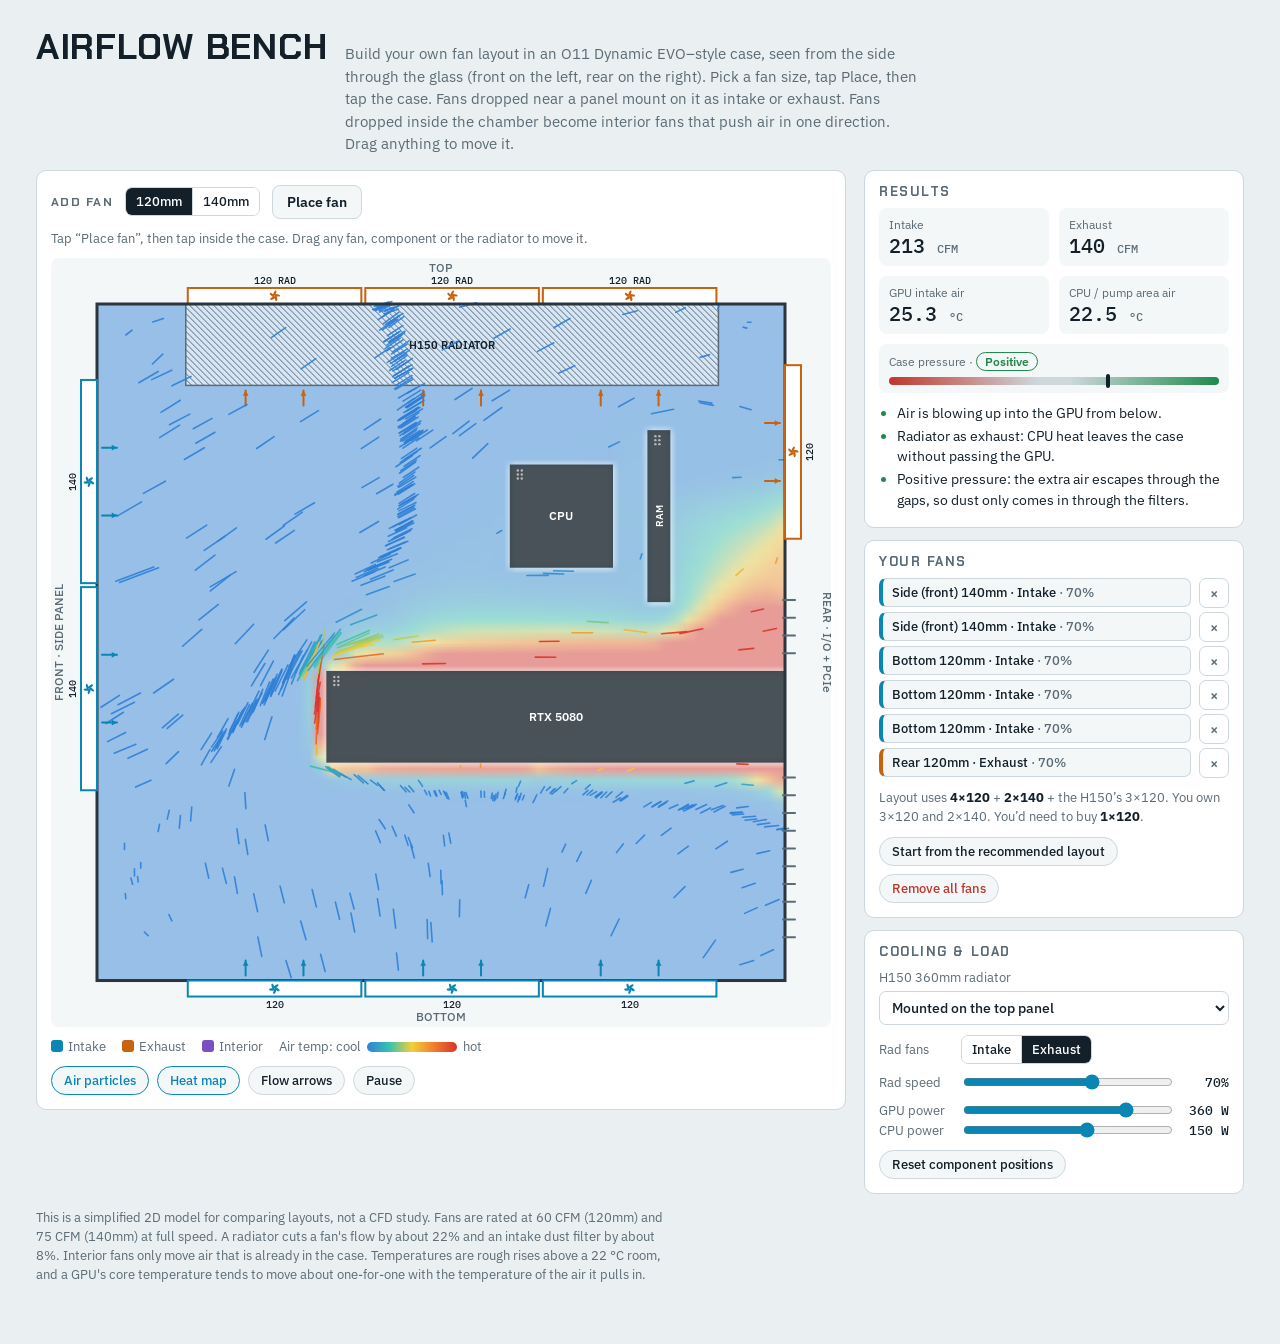
==== commit 54ab2ec4: "Airflow Bench: free fan placement and interior fans Replace fixed slots and presets with tap-to-plac" ====
--- a/fan-sim/index.html
+++ b/fan-sim/index.html
@@ -4,7 +4,7 @@
 <link rel="preconnect" href="https://fonts.googleapis.com">
 <link rel="stylesheet" href="https://fonts.googleapis.com/css2?family=Chakra+Petch:wght@600;700&family=IBM+Plex+Sans:wght@400;500;600&family=IBM+Plex+Mono:wght@400;500&display=swap">
 <style>
-/* Layout: a two-column bench — live case cross-section on the left, controls and readouts on the right; stacks on phones. */
+/* Layout: a two-column bench — the case cross-section with its fan toolbar on the left, readouts and settings on the right; stacks on phones. */
 :root {
   --bg: #eaeff1;
   --surface: #ffffff;
@@ -15,6 +15,7 @@
   --case: #2a353d;
   --in: #0a86b4;
   --out: #c9620f;
+  --mix: #7a4fc4;
   --off: #9aa7ae;
   --good: #1f8a4c;
   --warn: #b7791f;
@@ -26,13 +27,13 @@
 @media (prefers-color-scheme: dark) {
   :root:not([data-theme="light"]) {
     --bg: #0d1317; --surface: #141c21; --surface-2: #1a242a; --ink: #e2ebef; --muted: #8fa0a9; --line: #27333a;
-    --case: #9fb0b9; --in: #3cc0ef; --out: #ff9a3c; --off: #56646c; --good: #4cc47e; --warn: #e2a948; --bad: #ff6b5e;
+    --case: #9fb0b9; --in: #3cc0ef; --out: #ff9a3c; --mix: #b38cff; --off: #56646c; --good: #4cc47e; --warn: #e2a948; --bad: #ff6b5e;
     color-scheme: dark;
   }
 }
 :root[data-theme="dark"] {
   --bg: #0d1317; --surface: #141c21; --surface-2: #1a242a; --ink: #e2ebef; --muted: #8fa0a9; --line: #27333a;
-  --case: #9fb0b9; --in: #3cc0ef; --out: #ff9a3c; --off: #56646c; --good: #4cc47e; --warn: #e2a948; --bad: #ff6b5e;
+  --case: #9fb0b9; --in: #3cc0ef; --out: #ff9a3c; --mix: #b38cff; --off: #56646c; --good: #4cc47e; --warn: #e2a948; --bad: #ff6b5e;
   color-scheme: dark;
 }
 * { box-sizing: border-box; }
@@ -41,18 +42,29 @@
   padding-left: max(16px, env(safe-area-inset-left, 0px)); padding-right: max(16px, env(safe-area-inset-right, 0px)); }
 header { display: flex; flex-wrap: wrap; align-items: baseline; gap: 6px 18px; margin-bottom: 14px; }
 h1 { font: 700 clamp(26px, 4vw, 36px)/1.05 var(--display); letter-spacing: 0.02em; margin: 0; text-transform: uppercase; text-wrap: balance; }
-header p { margin: 0; color: var(--muted); max-width: 62ch; }
+header p { margin: 0; color: var(--muted); max-width: 64ch; }
 .grid { display: grid; grid-template-columns: minmax(0, 1fr) 380px; gap: 18px; align-items: start; }
 @media (max-width: 920px) { .grid { grid-template-columns: minmax(0, 1fr); } }
 .card { background: var(--surface); border: 1px solid var(--line); border-radius: 10px; padding: 14px; min-width: 0; }
 .stage { display: flex; flex-direction: column; gap: 10px; }
 canvas { width: 100%; height: auto; display: block; border-radius: 8px; background: var(--surface-2); touch-action: manipulation; }
+canvas.placing { cursor: crosshair; }
+.toolbar { display: flex; flex-wrap: wrap; align-items: center; gap: 8px 12px; }
+.toolbar .lbl { font: 700 12px/1 var(--display); letter-spacing: 0.12em; text-transform: uppercase; color: var(--muted); }
+.place { font: 600 14px var(--body); color: var(--surface); background: var(--in); border: 0; border-radius: 8px; padding: 7px 14px; cursor: pointer; }
+.place[aria-pressed="false"] { background: var(--surface-2); color: var(--ink); border: 1px solid var(--line); }
+.hint { font-size: 13px; color: var(--muted); margin: 0; min-height: 1.5em; }
+.selbar { display: flex; flex-wrap: wrap; align-items: center; gap: 8px 12px; padding: 10px; border-radius: 8px; background: var(--surface-2); border: 1px solid var(--line); }
+.selbar[hidden] { display: none; }
+.selbar b { font-weight: 600; }
+.selbar .row { flex: 1 1 180px; }
 .legend { display: flex; flex-wrap: wrap; gap: 8px 16px; align-items: center; font-size: 13px; color: var(--muted); }
 .sw { display: inline-block; width: 12px; height: 12px; border-radius: 3px; vertical-align: -1px; margin-right: 5px; }
 .heatbar { display: inline-block; width: 90px; height: 10px; border-radius: 5px; background: linear-gradient(90deg, #2f7fd6, #39c2b0, #f2cf3a, #f07b2a, #d8352a); vertical-align: -1px; margin: 0 6px; }
 .toggles { display: flex; flex-wrap: wrap; gap: 8px; }
 .chip { font: 500 13px var(--body); color: var(--ink); background: var(--surface-2); border: 1px solid var(--line); border-radius: 999px; padding: 5px 12px; cursor: pointer; }
 .chip[aria-pressed="true"] { border-color: var(--in); color: var(--in); }
+.chip.danger { color: var(--bad); }
 .chip:focus-visible, button:focus-visible, select:focus-visible, input:focus-visible { outline: 2px solid var(--in); outline-offset: 2px; }
 .panel { display: flex; flex-direction: column; gap: 12px; }
 h2 { font: 700 13px/1 var(--display); letter-spacing: 0.12em; text-transform: uppercase; color: var(--muted); margin: 0 0 10px; }
@@ -64,46 +76,63 @@
 .pbar { position: relative; height: 8px; border-radius: 4px; background: linear-gradient(90deg, var(--bad), var(--line) 45%, var(--line) 55%, var(--good)); margin-top: 6px; }
 .pbar i { position: absolute; top: -3px; width: 4px; height: 14px; border-radius: 2px; background: var(--ink); transform: translateX(-2px); }
 .pill { display: inline-block; font: 600 12px var(--body); padding: 1px 8px; border-radius: 999px; border: 1px solid currentColor; }
-.notes { margin: 10px 0 0; padding-left: 18px; font-size: 13.5px; color: var(--ink); }
+.notes { margin: 10px 0 0; padding-left: 18px; font-size: 13.5px; }
 .notes li { margin: 3px 0; }
 .notes li.good::marker { color: var(--good); } .notes li.warn::marker { color: var(--warn); } .notes li.bad::marker { color: var(--bad); }
-.zone { border-top: 1px solid var(--line); padding-top: 10px; margin-top: 10px; }
-.zone:first-of-type { border-top: 0; padding-top: 0; margin-top: 0; }
-.zhead { display: flex; justify-content: space-between; align-items: center; gap: 8px; margin-bottom: 6px; }
-.zhead b { font: 600 14px var(--body); }
-.seg { display: inline-flex; border: 1px solid var(--line); border-radius: 7px; overflow: hidden; }
-.seg button { font: 500 12.5px var(--body); color: var(--ink); background: var(--surface); border: 0; padding: 4px 9px; cursor: pointer; }
+.seg { display: inline-flex; border: 1px solid var(--line); border-radius: 7px; overflow: hidden; flex-wrap: wrap; }
+.seg button { font: 500 13px var(--body); color: var(--ink); background: var(--surface); border: 0; padding: 5px 10px; cursor: pointer; }
 .seg button + button { border-left: 1px solid var(--line); }
 .seg button[aria-pressed="true"] { background: var(--ink); color: var(--surface); }
 .seg button:disabled { opacity: 0.4; cursor: not-allowed; }
-.fans { display: flex; flex-wrap: wrap; gap: 6px; margin: 6px 0; }
-.fanbtn { font: 500 12.5px var(--body); min-width: 76px; padding: 5px 8px; border-radius: 7px; border: 1.5px solid var(--off); background: var(--surface); color: var(--muted); cursor: pointer; }
-.fanbtn.in { border-color: var(--in); color: var(--in); }
-.fanbtn.out { border-color: var(--out); color: var(--out); }
 .row { display: flex; align-items: center; gap: 10px; font-size: 13px; color: var(--muted); }
 .row input[type=range] { flex: 1; min-width: 0; accent-color: var(--in); }
 .row output { font: 500 13px var(--mono); color: var(--ink); min-width: 44px; text-align: right; font-variant-numeric: tabular-nums; }
 select { font: 500 14px var(--body); color: var(--ink); background: var(--surface); border: 1px solid var(--line); border-radius: 7px; padding: 6px 8px; width: 100%; }
 label.blk { display: block; font-size: 13px; color: var(--muted); margin-bottom: 4px; }
-.inv { font-size: 13px; color: var(--muted); margin-top: 8px; }
+.fanlist { list-style: none; margin: 0; padding: 0; display: flex; flex-direction: column; gap: 4px; }
+.fanlist li { display: flex; align-items: center; gap: 8px; }
+.fanlist .pick { flex: 1; min-width: 0; text-align: left; font: 500 13px var(--body); color: var(--ink); background: var(--surface-2); border: 1px solid var(--line); border-left: 4px solid var(--off); border-radius: 7px; padding: 5px 9px; cursor: pointer; }
+.fanlist .pick.in { border-left-color: var(--in); } .fanlist .pick.out { border-left-color: var(--out); } .fanlist .pick.mix { border-left-color: var(--mix); }
+.fanlist .pick.sel { border-color: var(--ink); }
+.fanlist .pick span { color: var(--muted); }
+.fanlist .x { font: 600 14px var(--body); color: var(--muted); background: none; border: 1px solid var(--line); border-radius: 7px; width: 30px; height: 30px; cursor: pointer; }
+.inv { font-size: 13px; color: var(--muted); margin-top: 10px; }
 .inv b { color: var(--ink); }
+.btnrow { display: flex; flex-wrap: wrap; gap: 8px; margin-top: 10px; }
 .foot { margin-top: 14px; font-size: 12.5px; color: var(--muted); max-width: 80ch; }
-@media (prefers-reduced-motion: reduce) { .chip, .fanbtn { transition: none; } }
 </style></head><body>
 
 <div class="wrap">
   <header>
     <h1>Airflow Bench</h1>
-    <p>Side view of an O11 Dynamic EVO–style case through the glass. Front is on the left, rear on the right. Tap any fan on the drawing, or use the controls, to switch it between off, intake and exhaust. Drag the GPU, CPU or RAM to move them, and drag the radiator onto another wall.</p>
+    <p>Build your own fan layout in an O11 Dynamic EVO–style case, seen from the side through the glass (front on the left, rear on the right). Pick a fan size, tap Place, then tap the case. Fans dropped near a panel mount on it as intake or exhaust. Fans dropped inside the chamber become interior fans that push air in one direction. Drag anything to move it.</p>
   </header>
 
   <div class="grid">
     <section class="stage card" aria-label="Case simulation">
-      <canvas id="sim" width="800" height="800" aria-label="Simulated airflow inside the case"></canvas>
+      <div class="toolbar">
+        <span class="lbl">Add fan</span>
+        <span class="seg" role="group" aria-label="New fan size">
+          <button type="button" data-newsize="120" aria-pressed="true">120mm</button>
+          <button type="button" data-newsize="140" aria-pressed="false">140mm</button>
+        </span>
+        <button type="button" class="place" id="placeBtn" aria-pressed="false">Place fan</button>
+      </div>
+      <p class="hint" id="hint">Tap “Place fan”, then tap inside the case. Drag any fan, component or the radiator to move it.</p>
+      <canvas id="sim" width="800" height="800" aria-label="Simulated airflow inside the case. Fans and components can be dragged."></canvas>
+      <div class="selbar" id="selbar" hidden>
+        <b id="selName">Fan</b>
+        <span class="seg" role="group" aria-label="Fan size" id="selSize">
+          <button type="button" data-size="120">120mm</button><button type="button" data-size="140">140mm</button>
+        </span>
+        <span class="seg" role="group" aria-label="Airflow direction" id="selDir"></span>
+        <div class="row"><span>Speed</span><input type="range" id="selSpeed" min="20" max="100" step="5" value="70" aria-label="Selected fan speed"><output id="selSpeedO">70%</output></div>
+        <button type="button" class="chip danger" id="selDel">Remove</button>
+      </div>
       <div class="legend">
         <span><span class="sw" style="background:var(--in)"></span>Intake</span>
         <span><span class="sw" style="background:var(--out)"></span>Exhaust</span>
-        <span><span class="sw" style="background:var(--off)"></span>Off</span>
+        <span><span class="sw" style="background:var(--mix)"></span>Interior</span>
         <span>Air temp: cool<span class="heatbar"></span>hot</span>
       </div>
       <div class="toggles" role="group" aria-label="Display layers">
@@ -123,7 +152,7 @@
           <div class="metric"><div class="k">GPU intake air</div><div class="v" id="mGpu">–</div></div>
           <div class="metric"><div class="k">CPU / pump area air</div><div class="v" id="mCpu">–</div></div>
           <div class="metric" style="grid-column: 1 / -1">
-            <div class="k">Case pressure · <span id="mPress" class="pill">–</span></div>
+            <div class="k">Case pressure · <span id="mPress" class="pill">–</span><span id="mInt" style="float:right"></span></div>
             <div class="pbar" aria-hidden="true"><i id="pMark" style="left:50%"></i></div>
           </div>
         </div>
@@ -131,174 +160,206 @@
       </div>
 
       <div class="card">
-        <h2>Presets</h2>
-        <select id="preset" aria-label="Load a preset layout">
-          <option value="">Choose a layout…</option>
-          <option value="rec">Recommended for your parts</option>
-          <option value="sideaio">AIO on the side as intake</option>
-          <option value="nobottom">Bottom fans off</option>
-          <option value="negative">Negative pressure (mostly exhaust)</option>
-          <option value="reversed">Everything reversed</option>
-          <option value="max">Every slot intake except top</option>
-        </select>
+        <h2>Your fans</h2>
+        <ul class="fanlist" id="fanlist"></ul>
         <div class="inv" id="inv"></div>
-      </div>
-
-      <div class="card" id="zonesCard">
-        <h2>Fan slots</h2>
-        <div id="zones"></div>
+        <div class="btnrow">
+          <button type="button" class="chip" id="restore">Start from the recommended layout</button>
+          <button type="button" class="chip danger" id="clearFans">Remove all fans</button>
+        </div>
       </div>
 
       <div class="card">
         <h2>Cooling &amp; load</h2>
-        <label class="blk" for="aio">H150 360mm radiator location</label>
+        <label class="blk" for="aio">H150 360mm radiator</label>
         <select id="aio">
-          <option value="top">Top (uses the 3 top slots)</option>
-          <option value="side">Side (uses the 3 side slots)</option>
-          <option value="bottom">Bottom (uses the 3 bottom slots)</option>
+          <option value="top">Mounted on the top panel</option>
+          <option value="left">Mounted on the side (front) panel</option>
+          <option value="bottom">Mounted on the bottom panel</option>
           <option value="none">No AIO (air cooler on the CPU)</option>
         </select>
-        <div class="row" style="margin-top:10px"><span style="min-width:72px">GPU power</span><input type="range" id="gpuW" min="0" max="450" step="10" value="360"><output id="gpuWo">360 W</output></div>
-        <div class="row"><span style="min-width:72px">CPU power</span><input type="range" id="cpuW" min="0" max="250" step="10" value="150"><output id="cpuWo">150 W</output></div>
-        <button type="button" class="chip" id="resetParts" style="margin-top:10px">Reset component positions</button>
+        <div class="row" style="margin-top:10px"><span style="min-width:72px">Rad fans</span>
+          <span class="seg" role="group" aria-label="Radiator fan direction" id="radDir">
+            <button type="button" data-mode="in">Intake</button><button type="button" data-mode="out">Exhaust</button>
+          </span></div>
+        <div class="row" style="margin-top:8px"><span style="min-width:72px">Rad speed</span><input type="range" id="radSpeed" min="20" max="100" step="5" value="70" aria-label="Radiator fan speed"><output id="radSpeedO">70%</output></div>
+        <div class="row" style="margin-top:8px"><span style="min-width:72px">GPU power</span><input type="range" id="gpuW" min="0" max="450" step="10" value="360" aria-label="GPU power"><output id="gpuWo">360 W</output></div>
+        <div class="row"><span style="min-width:72px">CPU power</span><input type="range" id="cpuW" min="0" max="250" step="10" value="150" aria-label="CPU power"><output id="cpuWo">150 W</output></div>
+        <div class="btnrow"><button type="button" class="chip" id="resetParts">Reset component positions</button></div>
       </div>
     </aside>
   </div>
 
-  <p class="foot">This is a simplified 2D model for comparing layouts, not a CFD study. Fans are rated at 60 CFM (120mm) and 75 CFM (140mm) at full speed. A radiator cuts a fan's flow by about 22% and an intake dust filter by about 8%. Temperatures are rough rises above a 22 °C room, and a GPU's core temperature tends to move about one-for-one with the temperature of the air it pulls in.</p>
+  <p class="foot">This is a simplified 2D model for comparing layouts, not a CFD study. Fans are rated at 60 CFM (120mm) and 75 CFM (140mm) at full speed. A radiator cuts a fan's flow by about 22% and an intake dust filter by about 8%. Interior fans only move air that is already in the case. Temperatures are rough rises above a 22 °C room, and a GPU's core temperature tends to move about one-for-one with the temperature of the air it pulls in.</p>
 </div>
 
 <script>
 'use strict';
-// ---------------------------------------------------------------- model geometry (millimetres → grid cells)
-const CASE_W = 465, CASE_H = 459;             // interior of the main chamber, mm
-const NX = 60, NY = 59, MM = CASE_W / NX;     // ~7.75 mm per cell
+// ================================================================ geometry
+const CASE_W = 465, CASE_H = 459;             // main chamber interior, mm
+const NX = 60, NY = 59, MM = CASE_W / NX;     // ~7.75 mm per grid cell
 const idx = (x, y) => y * NX + x;
 const cell = mm => Math.max(0, Math.min(NX - 1, Math.floor(mm / MM)));
 const celly = mm => Math.max(0, Math.min(NY - 1, Math.floor(mm / MM)));
 const CFM = { 120: 60, 140: 75 };
-const ZONES = {
-  top:    { label: 'Top',    wall: 'top',    sizes: [120, 140], spans: { 120: [[60, 180], [180, 300], [300, 420]], 140: [[70, 210], [210, 350]] } },
-  side:   { label: 'Side (front)', wall: 'left', sizes: [120, 140], spans: { 120: [[40, 160], [160, 280], [280, 400]], 140: [[50, 190], [190, 330]] } },
-  bottom: { label: 'Bottom', wall: 'bottom', sizes: [120, 140], spans: { 120: [[60, 180], [180, 300], [300, 420]], 140: [[70, 210], [210, 350]] } },
-  rear:   { label: 'Rear',   wall: 'right',  sizes: [120],      spans: { 120: [[40, 160]] } },
-};
-const VENTS = [[200, 240], [320, 440]];       // PCIe slot covers & panel gaps on the rear wall (passive)
+const FAN_T = 25;                              // fan thickness, mm
+const RAD_LEN = 360, RAD_T = 55;              // H150: 360mm long, ~55mm with fans
+const VENTS = [[200, 240], [320, 440]];       // PCIe covers and panel gaps on the rear wall (passive)
+const WALLS = ['top', 'bottom', 'left', 'right'];
+const WALL_NAME = { top: 'Top', bottom: 'Bottom', left: 'Side (front)', right: 'Rear' };
+const wallLen = w => (w === 'top' || w === 'bottom') ? CASE_W : CASE_H;
+const NORMAL = { top: [0, 1], bottom: [0, -1], left: [1, 0], right: [-1, 0] };
+const FACE = { rear: [1, 0], front: [-1, 0], up: [0, -1], down: [0, 1] };
+const FACE_NAME = { rear: 'toward rear', front: 'toward front', up: 'upward', down: 'downward' };
+const SNAP_MM = 48;                            // drop this close to a panel and the fan mounts on it
+
+// ================================================================ state
 const DEFAULT_PARTS = () => ({
   gpu: { x0: 161, x1: 465, y0: 250, y1: 305, label: 'RTX 5080' },
   cpu: { x0: 285, x1: 345, y0: 115, y1: 172, label: 'CPU' },
   ram: { x0: 372, x1: 384, y0: 86, y1: 200, label: 'RAM' },
 });
-const RAD_MM = 55; // radiator + fan thickness
-
-// ---------------------------------------------------------------- state
-const DEFAULT = () => ({
-  zones: {
-    top: { size: 120, fans: ['out', 'out', 'out'], speed: 70 },
-    side: { size: 140, fans: ['in', 'in'], speed: 70 },
-    bottom: { size: 120, fans: ['in', 'in', 'in'], speed: 70 },
-    rear: { size: 120, fans: ['out'], speed: 70 },
-  },
-  aio: 'top', gpuW: 360, cpuW: 150, parts: DEFAULT_PARTS(),
-});
-const PRESETS = {
-  rec: DEFAULT,
-  sideaio: () => ({ ...DEFAULT(), aio: 'side', zones: {
-    top: { size: 140, fans: ['out', 'out'], speed: 70 }, side: { size: 120, fans: ['in', 'in', 'in'], speed: 70 },
-    bottom: { size: 120, fans: ['in', 'in', 'in'], speed: 70 }, rear: { size: 120, fans: ['out'], speed: 70 } } }),
-  nobottom: () => { const s = DEFAULT(); s.zones.bottom.fans = ['off', 'off', 'off']; return s; },
-  negative: () => { const s = DEFAULT(); s.zones.side.fans = ['out', 'out']; s.zones.bottom.fans = ['in', 'off', 'off']; return s; },
-  reversed: () => { const s = DEFAULT(); s.zones.top.fans = ['in', 'in', 'in']; s.zones.side.fans = ['out', 'out']; s.zones.bottom.fans = ['out', 'out', 'out']; s.zones.rear.fans = ['in']; return s; },
-  max: () => { const s = DEFAULT(); s.zones.rear.fans = ['in']; return s; },
-};
-let S = DEFAULT();
-try { const saved = JSON.parse(localStorage.getItem('airflow-bench') || 'null'); if (saved && saved.zones) S = saved; } catch (e) { /* storage unavailable */ }
-if (!S.parts || !S.parts.gpu) S.parts = DEFAULT_PARTS();
-function save() { try { localStorage.setItem('airflow-bench', JSON.stringify(S)); } catch (e) { /* ignore */ } }
-
-// ---------------------------------------------------------------- simulation fields
-const solid = new Uint8Array(NX * NY);
-const src = new Float32Array(NX * NY);
-const phi = new Float32Array(NX * NY);
+let nextId = 1;
+const wallFan = (size, wall, pos, mode) => ({ id: nextId++, size, wall, pos, mode, speed: 70 });
+const RECOMMENDED = () => [
+  wallFan(120, 'bottom', 120, 'in'), wallFan(120, 'bottom', 240, 'in'), wallFan(120, 'bottom', 360, 'in'),
+  wallFan(140, 'left', 120, 'in'), wallFan(140, 'left', 260, 'in'),
+  wallFan(120, 'right', 100, 'out'),
+];
+const fresh = () => ({ fans: RECOMMENDED(), rad: { wall: 'top', start: 60, mode: 'out', speed: 70 }, parts: DEFAULT_PARTS(), gpuW: 360, cpuW: 150 });
+let S = fresh();
+try {
+  const saved = JSON.parse(localStorage.getItem('airflow-bench-v2') || 'null');
+  if (saved && Array.isArray(saved.fans) && saved.parts && saved.rad) { S = saved; nextId = Math.max(0, ...S.fans.map(f => f.id)) + 1; }
+} catch (e) { /* storage unavailable: start fresh */ }
+function save() { try { localStorage.setItem('airflow-bench-v2', JSON.stringify(S)); } catch (e) { /* ignore */ } }
+let selectedId = null, newSize = 120, placing = false;
+
+// ================================================================ placement rules
+function span(f) { return [f.pos - f.size / 2, f.pos + f.size / 2]; }
+function radSpan() { return [S.rad.start, S.rad.start + RAD_LEN]; }
+function radBox() { // interior footprint of the radiator, mm
+  const [a, b] = radSpan(), w = S.rad.wall;
+  if (w === 'top') return { x0: a, x1: b, y0: 0, y1: RAD_T };
+  if (w === 'bottom') return { x0: a, x1: b, y0: CASE_H - RAD_T, y1: CASE_H };
+  return { x0: 0, x1: RAD_T, y0: a, y1: b };
+}
+function fanBox(f) { // interior fan footprint, mm
+  const along = f.face === 'rear' || f.face === 'front';
+  const w = along ? FAN_T : f.size, h = along ? f.size : FAN_T;
+  return { x0: f.x - w / 2, x1: f.x + w / 2, y0: f.y - h / 2, y1: f.y + h / 2 };
+}
+const overlaps = (a, b) => a.x0 < b.x1 && b.x0 < a.x1 && a.y0 < b.y1 && b.y0 < a.y1;
+const spansOverlap = (a, b) => a[0] < b[1] - 0.5 && b[0] < a[1] - 0.5;
+function fanValid(f, ignoreId) {
+  if (f.wall) {
+    const [a, b] = span(f);
+    if (a < 0 || b > wallLen(f.wall)) return false;
+    for (const o of S.fans) if (o.id !== ignoreId && o.wall === f.wall && spansOverlap(span(o), [a, b])) return false;
+    if (S.rad.wall === f.wall && spansOverlap(radSpan(), [a, b])) return false;
+    return true;
+  }
+  const bx = fanBox(f);
+  if (bx.x0 < 0 || bx.y0 < 0 || bx.x1 > CASE_W || bx.y1 > CASE_H) return false;
+  for (const k in S.parts) if (overlaps(bx, S.parts[k])) return false;
+  if (S.rad.wall !== 'none' && overlaps(bx, radBox())) return false;
+  for (const o of S.fans) if (o.id !== ignoreId && !o.wall && overlaps(bx, fanBox(o))) return false;
+  return true;
+}
+// Where would a fan of `size` land if dropped at (x, y) mm? Near a panel → wall mount, otherwise interior.
+function placementAt(x, y, size, base) {
+  const d = { top: y, bottom: CASE_H - y, left: x, right: CASE_W - x };
+  const wall = WALLS.slice().sort((a, b) => d[a] - d[b])[0];
+  if (d[wall] < SNAP_MM) {
+    const along = (wall === 'top' || wall === 'bottom') ? x : y;
+    const pos = Math.max(size / 2, Math.min(wallLen(wall) - size / 2, Math.round(along / 5) * 5));
+    const keepMode = base && base.wall ? base.mode : null;
+    const mode = keepMode || (wall === 'bottom' || wall === 'left' ? 'in' : 'out');
+    return { size, wall, pos, mode };
+  }
+  const face = base && !base.wall && base.face ? base.face : 'rear';
+  return { size, wall: null, x: Math.round(x / 5) * 5, y: Math.round(y / 5) * 5, face };
+}
+function fanLabel(f) {
+  return f.wall ? `${WALL_NAME[f.wall]} ${f.size}mm · ${f.mode === 'in' ? 'Intake' : 'Exhaust'}` : `Interior ${f.size}mm · blowing ${FACE_NAME[f.face]}`;
+}
+
+// ================================================================ simulation fields
+const solid = new Uint8Array(NX * NY), src = new Float32Array(NX * NY), phi = new Float32Array(NX * NY);
 const vx = new Float32Array(NX * NY), vy = new Float32Array(NX * NY);
 let T = new Float32Array(NX * NY), T2 = new Float32Array(NX * NY);
-const inletT = new Float32Array(NX * NY).fill(NaN);
-const heat = new Float32Array(NX * NY);
-let fans = [], vents = [], metrics = {};
-const HEAT = 1.5; // tuned so the recommended layout's case air lands near the physics estimate
+const inletT = new Float32Array(NX * NY).fill(NaN), heat = new Float32Array(NX * NY);
+let flows = [], vents = [], metrics = {};
+const HEAT = 1.5; // tuned so a sensible layout's case air lands near the 1.76·W/CFM rule of thumb
 
 function buildSolid() {
   solid.fill(0);
-  for (const k in S.parts) {
-    const p = S.parts[k];
-    for (let y = celly(p.y0); y <= celly(p.y1 - 1); y++) for (let x = cell(p.x0); x <= cell(p.x1 - 1); x++) solid[idx(x, y)] = 1;
-  }
-}
-
+  for (const k in S.parts) { const p = S.parts[k]; for (let y = celly(p.y0); y <= celly(p.y1 - 1); y++) for (let x = cell(p.x0); x <= cell(p.x1 - 1); x++) solid[idx(x, y)] = 1; }
+}
 function wallCells(wall, a, b, all) {
   const out = [];
   if (wall === 'top' || wall === 'bottom') { const y = wall === 'top' ? 0 : NY - 1; for (let x = cell(a); x <= cell(b - 1); x++) out.push(idx(x, y)); }
   else { const x = wall === 'left' ? 0 : NX - 1; for (let y = celly(a); y <= celly(b - 1); y++) out.push(idx(x, y)); }
   return all ? out : out.filter(c => !solid[c]);
 }
-const NORMAL = { top: [0, 1], bottom: [0, -1], left: [1, 0], right: [-1, 0] };
-
-// quick = called while dragging: warm-start the solver, keep particles, skip the DOM controls
+function boxCells(bx) { const out = []; for (let y = celly(bx.y0); y <= celly(bx.y1 - 1); y++) for (let x = cell(bx.x0); x <= cell(bx.x1 - 1); x++) out.push(idx(x, y)); return out; }
+
+// quick = during a drag or slider move: warm-start the solver and leave the side panel alone
 function rebuild(quick) {
   buildSolid();
-  // AIO zone must hold 3×120 and its fans must all push the same way
-  if (S.aio !== 'none') {
-    const z = S.zones[S.aio];
-    if (z.size !== 120) { z.size = 120; z.fans = [z.fans[0], z.fans[0], z.fans[0]]; }
-    const mode = z.fans.find(f => f !== 'off') || 'out';
-    z.fans = z.fans.map(() => mode);
-  }
-  fans = [];
   src.fill(0); inletT.fill(NaN); heat.fill(0);
-  let intake = 0, exhaust = 0;
-  const zoneCfm = {};
-  for (const [zk, Z] of Object.entries(ZONES)) {
-    const z = S.zones[zk];
-    const spans = Z.spans[z.size];
-    zoneCfm[zk] = 0;
-    spans.forEach(([a, b], i) => {
-      const mode = z.fans[i] || 'off';
-      let cfm = CFM[z.size] * z.speed / 100;
-      if (S.aio === zk) cfm *= 0.78;
-      if (mode === 'in') cfm *= 0.92;
-      const cells = wallCells(Z.wall, a, b);
-      const blocked = wallCells(Z.wall, a, b, true).length - cells.length;
-      if (blocked > 0 && cells.length) cfm *= cells.length / (cells.length + blocked);
-      if (!cells.length) cfm = 0;
-      const f = { zone: zk, i, a, b, wall: Z.wall, mode, cfm: mode === 'off' ? 0 : cfm, size: z.size, cells, rad: S.aio === zk, blocked };
-      fans.push(f);
-      if (mode === 'off' || !cells.length) return;
-      const per = cfm / cells.length * (mode === 'in' ? 1 : -1);
-      for (const c of cells) src[c] += per;
-      if (mode === 'in') intake += cfm; else exhaust += cfm;
-      zoneCfm[zk] += cfm;
-    });
-  }
-  // passive vents take up the difference (positive pressure pushes air out, negative pulls dusty air in)
+  flows = [];
+  let intake = 0, exhaust = 0, interior = 0;
+  // wall-mounted fans and the radiator: sources (intake) and sinks (exhaust) on the boundary
+  const wallItems = S.fans.filter(f => f.wall).map(f => ({ f, wall: f.wall, a: span(f)[0], b: span(f)[1], mode: f.mode, cfm: CFM[f.size] * f.speed / 100, rad: false }));
+  if (S.rad.wall !== 'none') {
+    const [a] = radSpan();
+    for (let i = 0; i < 3; i++) wallItems.push({ f: null, wall: S.rad.wall, a: a + i * 120, b: a + (i + 1) * 120, mode: S.rad.mode, cfm: 60 * S.rad.speed / 100 * 0.78, rad: true });
+  }
+  for (const it of wallItems) {
+    let cfm = it.cfm * (it.mode === 'in' ? 0.92 : 1);
+    const all = wallCells(it.wall, it.a, it.b, true), cells = all.filter(c => !solid[c]);
+    const blocked = all.length - cells.length;
+    cfm = cells.length ? cfm * cells.length / all.length : 0;
+    flows.push({ ...it, cfm, cells, blocked });
+    if (!cells.length || cfm <= 0) continue;
+    const per = cfm / cells.length * (it.mode === 'in' ? 1 : -1);
+    for (const c of cells) src[c] += per;
+    if (it.mode === 'in') intake += cfm; else exhaust += cfm;
+  }
+  // passive gaps take up the difference: positive pressure pushes air out, negative pulls dusty air in
   vents = VENTS.flatMap(([a, b]) => wallCells('right', a, b));
   const net = intake - exhaust;
   for (const c of vents) src[c] -= net / vents.length;
+  // interior fans: a sink on the back face and an equal source on the front face (moves air, adds none)
+  for (const f of S.fans.filter(f => !f.wall)) {
+    const cfm = CFM[f.size] * f.speed / 100, [dx, dy] = FACE[f.face], bx = fanBox(f);
+    const cells = boxCells(bx).filter(c => !solid[c]);
+    const edge = (c, back) => {
+      const x = c % NX, y = (c / NX) | 0;
+      if (dx) return x === ((dx > 0) === back ? cell(bx.x0) : cell(bx.x1 - 1));
+      return y === ((dy > 0) === back ? celly(bx.y0) : celly(bx.y1 - 1));
+    };
+    const back = cells.filter(c => edge(c, true)), front = cells.filter(c => edge(c, false));
+    flows.push({ f, interior: true, cfm, cells: front, back, dir: [dx, dy] });
+    interior += cfm;
+    if (!back.length || !front.length) continue;
+    for (const c of back) src[c] -= cfm / back.length;
+    for (const c of front) src[c] += cfm / front.length;
+  }
   solvePotential(quick);
   buildVelocity();
-  // inlet temperatures: fresh air is 0 °C above room; a radiator used as intake pre-heats its air
+  // inlet air: room temperature, except a radiator used as intake, which pre-heats its air
   let radRise = 0;
-  if (S.aio !== 'none') {
-    const rf = fans.filter(f => f.rad && f.mode === 'in');
-    const rc = rf.reduce((a, f) => a + f.cfm, 0);
+  if (S.rad.wall !== 'none' && S.rad.mode === 'in') {
+    const rc = flows.filter(r => r.rad).reduce((a, r) => a + r.cfm, 0);
     if (rc > 0) radRise = 1.76 * S.cpuW / rc;
   }
-  for (const f of fans) if (f.mode === 'in') for (const c of f.cells) inletT[c] = f.rad ? radRise : 0;
+  for (const r of flows) if (!r.interior && r.mode === 'in') for (const c of r.cells) inletT[c] = r.rad ? radRise : 0;
   if (net < 0) for (const c of vents) inletT[c] = 0;
-  // heat sources: GPU everywhere around its shroud (more out the top/back like a flow-through card), CPU if air-cooled
   addHeatAround(S.parts.gpu, S.gpuW, { top: 0.55, bottom: 0.25, side: 0.2 });
-  const radFans = fans.filter(f => f.rad && f.mode !== 'off');
-  if (S.aio === 'none' || !radFans.length) addHeatAround(S.parts.cpu, S.cpuW, { top: 0.4, bottom: 0.2, side: 0.4 });
-  metrics = { intake, exhaust, net, radRise, zoneCfm };
+  if (S.rad.wall === 'none') addHeatAround(S.parts.cpu, S.cpuW, { top: 0.4, bottom: 0.2, side: 0.4 });
+  metrics = { intake, exhaust, net, interior, radRise };
   if (quick) { updateReadouts(); return; }
   seedParticles(true);
   updateUI();
@@ -313,7 +374,7 @@
   for (const g in groups) { const cs = groups[g].filter(c => !solid[c]); for (const c of cs) heat[c] += watts * w[g] * HEAT / cs.length * 10; }
 }
 
-// Potential flow: solve ∇²φ = −s with walls/parts as no-flow boundaries; velocity = −∇φ.
+// Potential flow: solve ∇²φ = −s with walls and components as no-flow boundaries; velocity = −∇φ.
 function solvePotential(warm) {
   if (!warm) phi.fill(0);
   for (let it = 0, n = warm ? 220 : 900; it < n; it++) {
@@ -328,6 +389,18 @@
     }
   }
 }
+function addJet(cells, nx, ny, q, reach = 34) {
+  for (const c0 of cells) {
+    let x = c0 % NX, y = (c0 / NX) | 0;
+    for (let d = 0; d < reach; d++) {
+      if (x < 0 || y < 0 || x >= NX || y >= NY) break;
+      const c = idx(x, y); if (solid[c]) break;
+      const a = q * 1.1 * Math.exp(-d / 11);
+      vx[c] += nx * a; vy[c] += ny * a;
+      x += nx; y += ny;
+    }
+  }
+}
 function buildVelocity() {
   vx.fill(0); vy.fill(0);
   for (let y = 0; y < NY; y++) for (let x = 0; x < NX; x++) {
@@ -336,24 +409,15 @@
     const pu = y > 0 && !solid[c - NX] ? phi[c - NX] : phi[c], pd = y < NY - 1 && !solid[c + NX] ? phi[c + NX] : phi[c];
     vx[c] = -(pr - pl) / 2; vy[c] = -(pd - pu) / 2;
   }
-  // intake fans throw a jet that carries momentum into the case before spreading out
-  for (const f of fans) {
-    if (f.mode !== 'in' || !f.cells.length) continue;
-    const [nx, ny] = NORMAL[f.wall], q = f.cfm / f.cells.length;
-    for (const c0 of f.cells) {
-      let x = c0 % NX, y = (c0 / NX) | 0;
-      for (let d = 0; d < 34; d++) {
-        if (x < 0 || y < 0 || x >= NX || y >= NY) break;
-        const c = idx(x, y); if (solid[c]) break;
-        const a = q * 1.1 * Math.exp(-d / 11);
-        vx[c] += nx * a; vy[c] += ny * a;
-        x += nx; y += ny;
-      }
-    }
-  }
-}
-
-// ---------------------------------------------------------------- heat transport
+  // intake fans and interior fans throw a jet of air before it spreads out
+  for (const r of flows) {
+    if (!r.cells.length) continue;
+    if (r.interior) addJet(r.cells, r.dir[0], r.dir[1], r.cfm / r.cells.length);
+    else if (r.mode === 'in') { const [nx, ny] = NORMAL[r.wall]; addJet(r.cells, nx, ny, r.cfm / r.cells.length); }
+  }
+}
+
+// ================================================================ heat transport
 const VIS = 4; // time compression so the picture settles in seconds
 function sampleT(F, x, y) {
   x = Math.max(0, Math.min(NX - 1.001, x)); y = Math.max(0, Math.min(NY - 1.001, y));
@@ -367,7 +431,6 @@
     if (solid[c]) { T2[c] = 0; continue; }
     if (!Number.isNaN(inletT[c])) { T2[c] = inletT[c]; continue; }
     let v = sampleT(T, x - vx[c] * dt * VIS, y - vy[c] * dt * VIS);
-    // light mixing with neighbours (turbulence) and a little loss through the panels
     let s = 0, k = 0;
     if (x > 0 && !solid[c - 1]) { s += T[c - 1]; k++; } if (x < NX - 1 && !solid[c + 1]) { s += T[c + 1]; k++; }
     if (y > 0 && !solid[c - NX]) { s += T[c - NX]; k++; } if (y < NY - 1 && !solid[c + NX]) { s += T[c + NX]; k++; }
@@ -378,32 +441,23 @@
   }
   [T, T2] = [T2, T];
 }
-function probe(region) {
-  let s = 0, n = 0;
-  for (const c of region) if (!solid[c]) { s += T[c]; n++; }
-  return n ? s / n : 0;
-}
-function rectCells(x0mm, x1mm, y0mm, y1mm) { const out = []; for (let y = celly(y0mm); y <= celly(y1mm); y++) for (let x = cell(x0mm); x <= cell(x1mm); x++) out.push(idx(x, y)); return out; }
+function rectCells(x0, x1, y0, y1) { const out = []; for (let y = celly(y0); y <= celly(y1); y++) for (let x = cell(x0); x <= cell(x1); x++) out.push(idx(x, y)); return out; }
+function probe(region) { let s = 0, n = 0; for (const c of region) if (!solid[c]) { s += T[c]; n++; } return n ? s / n : 0; }
 const PROBE = {
-  // air just under the GPU (where its fans pull from) and the air around the CPU socket
   get gpuIn() { const g = S.parts.gpu; return rectCells(g.x0 + 30, g.x1 - 20, g.y1 + 4, Math.min(CASE_H - 1, g.y1 + 40)); },
   get cpu() { const c = S.parts.cpu; return rectCells(Math.max(0, c.x0 - 25), Math.min(CASE_W - 1, c.x1 + 25), Math.max(0, c.y0 - 45), Math.min(CASE_H - 1, c.y1 + 30)); },
   all: [...Array(NX * NY).keys()],
 };
 
-// ---------------------------------------------------------------- particles
+// ================================================================ particles
 let particles = [];
-function seedParticles(reset) {
-  if (reset) particles = [];
-  while (particles.length < 520) particles.push(spawn());
-}
-function spawn() {
-  // spawn on intake cells (weighted by flow); fall back to a random interior point
+function seedParticles(reset) { if (reset) particles = []; while (particles.length < 520) particles.push(spawnParticle()); }
+function spawnParticle() {
   const inlets = [];
-  for (const f of fans) if (f.mode === 'in') for (const c of f.cells) inlets.push([c, f.cfm / f.cells.length]);
+  for (const r of flows) if (!r.interior && r.mode === 'in') for (const c of r.cells) inlets.push([c, r.cfm / r.cells.length]);
   if (metrics.net < 0) for (const c of vents) inlets.push([c, -metrics.net / vents.length]);
   let c;
-  if (inlets.length && Math.random() < 0.85) {
+  if (inlets.length && Math.random() < 0.8) {
     const tot = inlets.reduce((a, b) => a + b[1], 0); let r = Math.random() * tot;
     for (const [cc, w] of inlets) { r -= w; if (r <= 0) { c = cc; break; } }
     if (c == null) c = inlets[0][0];
@@ -413,41 +467,37 @@
 function stepParticles(dt) {
   for (let i = 0; i < particles.length; i++) {
     const p = particles[i];
-    const cx = Math.floor(p.x), cy = Math.floor(p.y);
-    const c = idx(Math.max(0, Math.min(NX - 1, cx)), Math.max(0, Math.min(NY - 1, cy)));
+    const c = idx(Math.max(0, Math.min(NX - 1, Math.floor(p.x))), Math.max(0, Math.min(NY - 1, Math.floor(p.y))));
     p.px = p.x; p.py = p.y;
-    const u = vx[c], v = vy[c], sp = Math.hypot(u, v);
+    const u = vx[c], v = vy[c];
     p.x += u * dt * VIS + (Math.random() - 0.5) * 0.05; p.y += v * dt * VIS + (Math.random() - 0.5) * 0.05;
     p.life -= dt;
-    const nc = Math.floor(p.x) >= 0 && Math.floor(p.x) < NX && Math.floor(p.y) >= 0 && Math.floor(p.y) < NY ? idx(Math.floor(p.x), Math.floor(p.y)) : -1;
-    if (p.life <= 0 || nc < 0 || solid[nc] || sp < 0.004) particles[i] = spawn();
-  }
-}
-
-// ---------------------------------------------------------------- drawing
+    const fx = Math.floor(p.x), fy = Math.floor(p.y);
+    if (p.life <= 0 || fx < 0 || fy < 0 || fx >= NX || fy >= NY || solid[idx(fx, fy)] || Math.hypot(u, v) < 0.004) particles[i] = spawnParticle();
+  }
+}
+
+// ================================================================ drawing
 const cv = document.getElementById('sim'), ctx = cv.getContext('2d');
 const PAD = 46;
-let px = 1, W = 0, H = 0; // px per cell
+let px = 1, W = 0, H = 0;
 let colors = {};
 function readColors() {
   const cs = getComputedStyle(document.documentElement);
-  for (const k of ['ink', 'muted', 'line', 'case', 'in', 'out', 'off', 'surface', 'surface-2']) colors[k] = cs.getPropertyValue('--' + k).trim();
+  for (const k of ['ink', 'muted', 'line', 'case', 'in', 'out', 'mix', 'off', 'surface', 'surface-2', 'bad']) colors[k] = cs.getPropertyValue('--' + k).trim();
 }
 function resize() {
   const r = cv.getBoundingClientRect(), dpr = Math.min(2, window.devicePixelRatio || 1);
   const w = Math.max(280, r.width);
-  px = (w - 2 * PAD) / NX;
-  const h = NY * px + 2 * PAD;
-  W = w; H = h;
-  cv.width = Math.round(w * dpr); cv.height = Math.round(h * dpr);
-  cv.style.height = h + 'px';
+  px = (w - 2 * PAD) / NX; W = w; H = NY * px + 2 * PAD;
+  cv.width = Math.round(w * dpr); cv.height = Math.round(H * dpr); cv.style.height = H + 'px';
   ctx.setTransform(dpr, 0, 0, dpr, 0, 0);
 }
+const toX = mm => PAD + mm / MM * px, toY = mm => PAD + mm / MM * px;
+const toMM = v => (v - PAD) / px * MM;
 const heatColor = t => {
-  const s = Math.max(0, Math.min(1, t / 14));
-  const stops = [[47, 127, 214], [57, 194, 176], [242, 207, 58], [240, 123, 42], [216, 53, 42]];
-  const f = s * (stops.length - 1), i = Math.min(stops.length - 2, Math.floor(f)), k = f - i;
-  const a = stops[i], b = stops[i + 1];
+  const s = Math.max(0, Math.min(1, t / 14)), stops = [[47, 127, 214], [57, 194, 176], [242, 207, 58], [240, 123, 42], [216, 53, 42]];
+  const f = s * (stops.length - 1), i = Math.min(stops.length - 2, Math.floor(f)), k = f - i, a = stops[i], b = stops[i + 1];
   return [a[0] + (b[0] - a[0]) * k, a[1] + (b[1] - a[1]) * k, a[2] + (b[2] - a[2]) * k];
 };
 const view = { particles: true, heat: true, arrows: false, paused: false };
@@ -455,354 +505,428 @@
 const heatImg = document.createElement('canvas'); heatImg.width = NX; heatImg.height = NY;
 const hctx = heatImg.getContext('2d');
 
-function fanRect(f) {
-  const t = 16; // fan drawn as a bar straddling the wall
-  if (f.wall === 'top' || f.wall === 'bottom') {
-    const x0 = PAD + f.a / MM * px, x1 = PAD + f.b / MM * px;
-    const y = f.wall === 'top' ? PAD - t : PAD + NY * px;
-    return { x: x0 + 2, y, w: x1 - x0 - 4, h: t };
-  }
-  const y0 = PAD + f.a / MM * px, y1 = PAD + f.b / MM * px;
-  const x = f.wall === 'left' ? PAD - t : PAD + NX * px;
-  return { x, y: y0 + 2, w: t, h: y1 - y0 - 4 };
-}
+// screen rectangles (canvas px) used for both drawing and hit testing
+function wallFanRect(f) {
+  const t = 16, [a, b] = span(f);
+  if (f.wall === 'top' || f.wall === 'bottom') return { x: toX(a) + 2, y: f.wall === 'top' ? PAD - t : PAD + NY * px, w: toX(b) - toX(a) - 4, h: t };
+  return { x: f.wall === 'left' ? PAD - t : PAD + NX * px, y: toY(a) + 2, w: t, h: toY(b) - toY(a) - 4 };
+}
+function boxRect(bx) { return { x: toX(bx.x0), y: toY(bx.y0), w: toX(bx.x1) - toX(bx.x0), h: toY(bx.y1) - toY(bx.y0) }; }
+function fanRect(f) { return f.wall ? wallFanRect(f) : boxRect(fanBox(f)); }
+function partRect(p) { return { x: PAD + cell(p.x0) * px, y: PAD + celly(p.y0) * px, w: (cell(p.x1 - 1) - cell(p.x0) + 1) * px, h: (celly(p.y1 - 1) - celly(p.y0) + 1) * px }; }
+function radRect() { return boxRect(radBox()); }
 
 function draw() {
   ctx.clearRect(0, 0, W, H);
   const ix = PAD, iy = PAD, iw = NX * px, ih = NY * px;
-  // heat map
   if (view.heat) {
     const img = hctx.createImageData(NX, NY);
-    for (let c = 0; c < NX * NY; c++) {
-      const [r, g, b] = heatColor(T[c]);
-      img.data[c * 4] = r; img.data[c * 4 + 1] = g; img.data[c * 4 + 2] = b; img.data[c * 4 + 3] = solid[c] ? 0 : 120;
-    }
+    for (let c = 0; c < NX * NY; c++) { const [r, g, b] = heatColor(T[c]); img.data[c * 4] = r; img.data[c * 4 + 1] = g; img.data[c * 4 + 2] = b; img.data[c * 4 + 3] = solid[c] ? 0 : 120; }
     hctx.putImageData(img, 0, 0);
-    ctx.imageSmoothingEnabled = true;
-    ctx.drawImage(heatImg, ix, iy, iw, ih);
-  }
-  // radiator band
-  if (S.aio !== 'none') {
-    const z = ZONES[S.aio], sp = z.spans[120];
-    const a = sp[0][0] / MM * px, b = sp[sp.length - 1][1] / MM * px, t = RAD_MM / MM * px;
-    const rr = radRect(S.aio), r = [rr.x, rr.y, rr.w, rr.h];
-    ctx.save(); ctx.fillStyle = colors['surface']; ctx.globalAlpha = drag && drag.kind === 'rad' ? 0.25 : 0.55; ctx.fillRect(...r); ctx.globalAlpha = 1;
-    ctx.strokeStyle = colors['muted']; ctx.lineWidth = 1; ctx.beginPath();
-    const [rx, ry, rw, rh] = r;
-    ctx.rect(rx, ry, rw, rh); ctx.clip();
-    for (let k = -rh; k < rw + rh; k += 6) { ctx.moveTo(rx + k, ry); ctx.lineTo(rx + k + rh, ry + rh); }
-    ctx.stroke(); ctx.restore();
-    ctx.fillStyle = colors['ink']; ctx.font = '600 11px "IBM Plex Sans", sans-serif'; ctx.textAlign = 'center';
-    if (z.wall === 'left') { ctx.save(); ctx.translate(ix + t / 2 + 4, iy + (a + b) / 2); ctx.rotate(-Math.PI / 2); ctx.fillText('H150 RADIATOR', 0, 0); ctx.restore(); }
-    else ctx.fillText('H150 RADIATOR', ix + (a + b) / 2, z.wall === 'top' ? iy + t / 2 + 4 : iy + ih - t / 2 + 4);
-  }
-  // components (draggable)
-  for (const k in S.parts) {
-    const p = S.parts[k], q = partRect(p), x = q.x, y = q.y, w = q.w, h = q.h;
-    const active = drag && drag.kind === 'part' && drag.key === k, hot = hover === k;
-    ctx.fillStyle = colors['case']; ctx.globalAlpha = active ? 0.95 : 0.85; ctx.fillRect(x, y, w, h); ctx.globalAlpha = 1;
-    if (active || hot) { ctx.strokeStyle = colors['in']; ctx.lineWidth = 2; ctx.setLineDash(active ? [] : [5, 4]); ctx.strokeRect(x - 2, y - 2, w + 4, h + 4); ctx.setLineDash([]); }
-    // grip dots
-    ctx.fillStyle = colors['surface']; ctx.globalAlpha = 0.6;
-    const gx = x + Math.min(10, w / 2), gy = y + Math.min(10, h / 2);
-    for (let i = 0; i < 2; i++) for (let j = 0; j < 3; j++) { ctx.beginPath(); ctx.arc(gx + i * 4 - 2, gy + j * 4 - 4, 1.2, 0, 7); ctx.fill(); }
-    ctx.globalAlpha = 1;
-    if (p.label && w > 34 && h > 14) { ctx.fillStyle = colors['surface']; ctx.font = '600 12px "IBM Plex Sans", sans-serif'; ctx.textAlign = 'center'; ctx.fillText(p.label, x + w / 2, y + h / 2 + 4); }
-    else if (p.label) { ctx.save(); ctx.translate(x + w / 2 + 4, y + h / 2); ctx.rotate(-Math.PI / 2); ctx.fillStyle = colors['surface']; ctx.font = '600 10px "IBM Plex Sans", sans-serif'; ctx.textAlign = 'center'; ctx.fillText(p.label, 0, 0); ctx.restore(); }
-  }
-  // radiator being dragged: ghost under the pointer + the wall it will snap to
-  if (drag && drag.kind === 'rad' && drag.px != null) {
-    const target = nearestRadWall(drag.px, drag.py), tr = radRect(target);
-    ctx.strokeStyle = colors['in']; ctx.lineWidth = 2; ctx.setLineDash([6, 4]); ctx.strokeRect(tr.x, tr.y, tr.w, tr.h); ctx.setLineDash([]);
-    ctx.fillStyle = colors['in']; ctx.globalAlpha = 0.18; ctx.fillRect(tr.x, tr.y, tr.w, tr.h); ctx.globalAlpha = 1;
-    ctx.fillStyle = colors['ink']; ctx.font = '600 12px "IBM Plex Sans", sans-serif'; ctx.textAlign = 'center';
-    ctx.fillText('Drop to mount on ' + ZONES[target].label.toLowerCase(), drag.px, drag.py - 14);
-  }
-  // particles
+    ctx.imageSmoothingEnabled = true; ctx.drawImage(heatImg, ix, iy, iw, ih);
+  }
+  if (S.rad.wall !== 'none') drawRadiator();
+  for (const k in S.parts) drawPart(k);
   if (view.particles) {
     ctx.lineWidth = 1.6; ctx.lineCap = 'round';
     for (const p of particles) {
       if (p.px == null) continue;
-      const t = sampleT(T, p.x, p.y), [r, g, b] = heatColor(t);
+      const [r, g, b] = heatColor(sampleT(T, p.x, p.y));
       ctx.strokeStyle = `rgba(${r | 0},${g | 0},${b | 0},0.9)`;
       ctx.beginPath(); ctx.moveTo(ix + p.px * px, iy + p.py * px);
-      const dx = p.x - p.px, dy = p.y - p.py;
-      ctx.lineTo(ix + (p.x + dx * 2) * px, iy + (p.y + dy * 2) * px); ctx.stroke();
+      ctx.lineTo(ix + (p.x + (p.x - p.px) * 2) * px, iy + (p.y + (p.y - p.py) * 2) * px); ctx.stroke();
     }
   }
-  // flow arrows
-  if (view.arrows) {
-    ctx.strokeStyle = colors['ink']; ctx.globalAlpha = 0.55; ctx.lineWidth = 1;
-    for (let y = 2; y < NY; y += 4) for (let x = 2; x < NX; x += 4) {
-      const c = idx(x, y); if (solid[c]) continue;
-      const u = vx[c], v = vy[c], m = Math.hypot(u, v); if (m < 0.02) continue;
-      const L = Math.min(px * 3.5, 4 + m * px * 1.5), ax = ix + (x + 0.5) * px, ay = iy + (y + 0.5) * px, ex = ax + u / m * L, ey = ay + v / m * L;
-      ctx.beginPath(); ctx.moveTo(ax, ay); ctx.lineTo(ex, ey);
-      const an = Math.atan2(v, u);
-      ctx.lineTo(ex - Math.cos(an - 0.5) * 4, ey - Math.sin(an - 0.5) * 4); ctx.moveTo(ex, ey); ctx.lineTo(ex - Math.cos(an + 0.5) * 4, ey - Math.sin(an + 0.5) * 4);
-      ctx.stroke();
-    }
-    ctx.globalAlpha = 1;
-  }
-  // case walls
+  if (view.arrows) drawArrows();
   ctx.strokeStyle = colors['case']; ctx.lineWidth = 3; ctx.strokeRect(ix, iy, iw, ih);
-  // vents
   ctx.strokeStyle = colors['muted']; ctx.lineWidth = 2;
-  for (const [a, b] of VENTS) for (let y = a; y < b; y += 12) { const yy = iy + y / MM * px; ctx.beginPath(); ctx.moveTo(ix + iw - 2, yy); ctx.lineTo(ix + iw + 10, yy); ctx.stroke(); }
-  // fans
-  for (const f of fans) drawFan(f);
-  // labels
+  for (const [a, b] of VENTS) for (let y = a; y < b; y += 12) { const yy = toY(y); ctx.beginPath(); ctx.moveTo(ix + iw - 2, yy); ctx.lineTo(ix + iw + 10, yy); ctx.stroke(); }
+  for (const f of S.fans) drawFan(f);
+  if (ghost) drawGhost();
   ctx.fillStyle = colors['muted']; ctx.font = '500 12px "IBM Plex Sans", sans-serif'; ctx.textAlign = 'center';
   ctx.fillText('TOP', ix + iw / 2, 14); ctx.fillText('BOTTOM', ix + iw / 2, H - 6);
-  ctx.save(); ctx.translate(12, iy + ih / 2); ctx.rotate(-Math.PI / 2); ctx.fillText('FRONT · SIDE MOUNT', 0, 0); ctx.restore();
+  ctx.save(); ctx.translate(12, iy + ih / 2); ctx.rotate(-Math.PI / 2); ctx.fillText('FRONT · SIDE PANEL', 0, 0); ctx.restore();
   ctx.save(); ctx.translate(W - 8, iy + ih / 2); ctx.rotate(Math.PI / 2); ctx.fillText('REAR · I/O + PCIe', 0, 0); ctx.restore();
 }
 
-function drawFan(f) {
-  const r = fanRect(f), col = f.mode === 'in' ? colors['in'] : f.mode === 'out' ? colors['out'] : colors['off'];
+function drawRadiator() {
+  const r = radRect(), active = drag && drag.kind === 'rad';
+  ctx.save(); ctx.fillStyle = colors['surface']; ctx.globalAlpha = 0.6; ctx.fillRect(r.x, r.y, r.w, r.h); ctx.globalAlpha = 1;
+  ctx.beginPath(); ctx.rect(r.x, r.y, r.w, r.h); ctx.clip();
+  ctx.strokeStyle = colors['muted']; ctx.lineWidth = 1; ctx.beginPath();
+  for (let k = -r.h; k < r.w + r.h; k += 6) { ctx.moveTo(r.x + k, r.y); ctx.lineTo(r.x + k + r.h, r.y + r.h); }
+  ctx.stroke(); ctx.restore();
+  ctx.strokeStyle = active || hover === 'rad' ? colors['in'] : colors['muted']; ctx.lineWidth = active ? 2.5 : 1.5;
+  ctx.strokeRect(r.x, r.y, r.w, r.h);
+  const [a] = radSpan();
+  for (let i = 0; i < 3; i++) drawFanBar({ wall: S.rad.wall, pos: a + 60 + i * 120, size: 120, mode: S.rad.mode, speed: S.rad.speed }, true);
+  ctx.fillStyle = colors['ink']; ctx.font = '600 11px "IBM Plex Sans", sans-serif'; ctx.textAlign = 'center';
+  if (S.rad.wall === 'left') { ctx.save(); ctx.translate(r.x + r.w / 2 + 4, r.y + r.h / 2); ctx.rotate(-Math.PI / 2); ctx.fillText('H150 RADIATOR', 0, 0); ctx.restore(); }
+  else ctx.fillText('H150 RADIATOR', r.x + r.w / 2, r.y + r.h / 2 + 4);
+}
+
+function drawPart(k) {
+  const p = S.parts[k], q = partRect(p), active = drag && drag.kind === 'part' && drag.key === k;
+  ctx.fillStyle = colors['case']; ctx.globalAlpha = active ? 0.95 : 0.85; ctx.fillRect(q.x, q.y, q.w, q.h); ctx.globalAlpha = 1;
+  if (active || hover === 'part:' + k) { ctx.strokeStyle = colors['in']; ctx.lineWidth = 2; ctx.setLineDash(active ? [] : [5, 4]); ctx.strokeRect(q.x - 2, q.y - 2, q.w + 4, q.h + 4); ctx.setLineDash([]); }
+  ctx.fillStyle = colors['surface']; ctx.globalAlpha = 0.6;
+  const gx = q.x + Math.min(10, q.w / 2), gy = q.y + Math.min(10, q.h / 2);
+  for (let i = 0; i < 2; i++) for (let j = 0; j < 3; j++) { ctx.beginPath(); ctx.arc(gx + i * 4 - 2, gy + j * 4 - 4, 1.2, 0, 7); ctx.fill(); }
+  ctx.globalAlpha = 1; ctx.fillStyle = colors['surface']; ctx.textAlign = 'center';
+  if (q.w > 34 && q.h > 14) { ctx.font = '600 12px "IBM Plex Sans", sans-serif'; ctx.fillText(p.label, q.x + q.w / 2, q.y + q.h / 2 + 4); }
+  else { ctx.save(); ctx.translate(q.x + q.w / 2 + 4, q.y + q.h / 2); ctx.rotate(-Math.PI / 2); ctx.font = '600 10px "IBM Plex Sans", sans-serif'; ctx.fillText(p.label, 0, 0); ctx.restore(); }
+}
+
+function rotor(cx, cy, R, col, speed, dirSign) {
+  ctx.save(); ctx.translate(cx, cy); ctx.rotate(spin * speed * dirSign); ctx.fillStyle = col;
+  for (let k = 0; k < 5; k++) { ctx.rotate(Math.PI * 2 / 5); ctx.beginPath(); ctx.ellipse(R * 0.45, 0, R * 0.5, R * 0.2, 0.4, 0, 7); ctx.fill(); }
+  ctx.restore();
+}
+function arrow(sx, sy, ex, ey, col, head = 6) {
+  ctx.strokeStyle = col; ctx.fillStyle = col; ctx.lineWidth = 2;
+  ctx.beginPath(); ctx.moveTo(sx, sy); ctx.lineTo(ex, ey); ctx.stroke();
+  const an = Math.atan2(ey - sy, ex - sx);
+  ctx.beginPath(); ctx.moveTo(ex, ey); ctx.lineTo(ex - Math.cos(an - 0.5) * head, ey - Math.sin(an - 0.5) * head); ctx.lineTo(ex - Math.cos(an + 0.5) * head, ey - Math.sin(an + 0.5) * head); ctx.closePath(); ctx.fill();
+}
+function drawFanBar(f, isRad) {
+  const r = wallFanRect(f), col = f.mode === 'in' ? colors['in'] : colors['out'];
   ctx.fillStyle = colors['surface']; ctx.fillRect(r.x, r.y, r.w, r.h);
   ctx.strokeStyle = col; ctx.lineWidth = 2; ctx.strokeRect(r.x, r.y, r.w, r.h);
-  const cx = r.x + r.w / 2, cy = r.y + r.h / 2, R = Math.min(r.w, r.h) / 2 - 2;
-  // spinning blades (as seen edge-on we just show a rotor badge)
-  ctx.save(); ctx.translate(cx, cy);
-  const speed = f.mode === 'off' ? 0 : S.zones[f.zone].speed / 100;
-  ctx.rotate(spin * speed * (f.mode === 'in' ? 1 : -1));
-  ctx.fillStyle = col;
-  for (let k = 0; k < 5; k++) { ctx.rotate(Math.PI * 2 / 5); ctx.beginPath(); ctx.ellipse(R * 0.45, 0, R * 0.5, R * 0.2, 0.4, 0, 7); ctx.fill(); }
-  ctx.restore();
-  // direction arrows along the fan
-  if (f.mode !== 'off') {
-    const [nx, ny] = NORMAL[f.wall], dir = f.mode === 'in' ? 1 : -1;
-    ctx.strokeStyle = col; ctx.fillStyle = col; ctx.lineWidth = 2;
-    const n = 2, horiz = f.wall === 'top' || f.wall === 'bottom';
-    for (let k = 0; k < n; k++) {
-      const t = (k + 1) / (n + 1);
-      // arrows sit just inside the case: pointing in for intake, out toward the fan for exhaust
-      const ex0 = f.wall === 'left' ? r.x + r.w : f.wall === 'right' ? r.x : 0, ey0 = f.wall === 'top' ? r.y + r.h : f.wall === 'bottom' ? r.y : 0;
-      const bx = horiz ? r.x + r.w * t : ex0, by = horiz ? ey0 : r.y + r.h * t;
-      const p1x = bx + nx * 5, p1y = by + ny * 5, p2x = bx + nx * 20, p2y = by + ny * 20;
-      const [sx, sy, ex, ey] = dir > 0 ? [p1x, p1y, p2x, p2y] : [p2x, p2y, p1x, p1y];
-      ctx.beginPath(); ctx.moveTo(sx, sy); ctx.lineTo(ex, ey); ctx.stroke();
-      const an = Math.atan2(ey - sy, ex - sx);
-      ctx.beginPath(); ctx.moveTo(ex, ey); ctx.lineTo(ex - Math.cos(an - 0.5) * 6, ey - Math.sin(an - 0.5) * 6); ctx.lineTo(ex - Math.cos(an + 0.5) * 6, ey - Math.sin(an + 0.5) * 6); ctx.closePath(); ctx.fill();
-    }
+  rotor(r.x + r.w / 2, r.y + r.h / 2, Math.min(r.w, r.h) / 2 - 2, col, f.speed / 100, f.mode === 'in' ? 1 : -1);
+  const [nx, ny] = NORMAL[f.wall], dir = f.mode === 'in' ? 1 : -1, horiz = f.wall === 'top' || f.wall === 'bottom';
+  const ex0 = f.wall === 'left' ? r.x + r.w : f.wall === 'right' ? r.x : 0, ey0 = f.wall === 'top' ? r.y + r.h : f.wall === 'bottom' ? r.y : 0;
+  const offset = isRad ? RAD_T / MM * px : 0;
+  for (const t of [1 / 3, 2 / 3]) {
+    const bx = horiz ? r.x + r.w * t : ex0 + nx * offset, by = horiz ? ey0 + ny * offset : r.y + r.h * t;
+    const p1 = [bx + nx * 5, by + ny * 5], p2 = [bx + nx * 20, by + ny * 20];
+    if (dir > 0) arrow(p1[0], p1[1], p2[0], p2[1], col); else arrow(p2[0], p2[1], p1[0], p1[1], col);
   }
   ctx.fillStyle = colors['ink']; ctx.font = '500 10px "IBM Plex Mono", monospace'; ctx.textAlign = 'center';
-  const lbl = f.size + (f.rad ? ' RAD' : '');
+  const lbl = f.size + (isRad ? ' RAD' : ''), cx = r.x + r.w / 2, cy = r.y + r.h / 2;
   if (f.wall === 'top') ctx.fillText(lbl, cx, r.y - 4);
   else if (f.wall === 'bottom') ctx.fillText(lbl, cx, r.y + r.h + 11);
   else { ctx.save(); ctx.translate(f.wall === 'left' ? r.x - 5 : r.x + r.w + 12, cy); ctx.rotate(-Math.PI / 2); ctx.fillText(lbl, 0, 0); ctx.restore(); }
 }
-
-// ---------------------------------------------------------------- UI
+function drawInteriorFan(f) {
+  const r = fanRect(f), col = colors['mix'];
+  ctx.fillStyle = colors['surface']; ctx.globalAlpha = 0.9; ctx.fillRect(r.x, r.y, r.w, r.h); ctx.globalAlpha = 1;
+  ctx.strokeStyle = col; ctx.lineWidth = 2; ctx.strokeRect(r.x, r.y, r.w, r.h);
+  const cx = r.x + r.w / 2, cy = r.y + r.h / 2;
+  rotor(cx, cy, Math.min(r.w, r.h) / 2 - 1.5, col, f.speed / 100, 1);
+  const [dx, dy] = FACE[f.face];
+  for (const t of [-0.28, 0.28]) {
+    const ox = dx ? 0 : t * r.w, oy = dy ? 0 : t * r.h;
+    const sx = cx + ox + dx * (r.w / 2 + 3), sy = cy + oy + dy * (r.h / 2 + 3);
+    arrow(sx, sy, sx + dx * 16, sy + dy * 16, col);
+  }
+  ctx.fillStyle = colors['ink']; ctx.font = '500 10px "IBM Plex Mono", monospace'; ctx.textAlign = 'center';
+  ctx.fillText(String(f.size), cx, dy > 0 ? r.y - 4 : dy < 0 ? r.y + r.h + 11 : r.y - 4);
+}
+function drawFan(f) {
+  if (f.wall) drawFanBar(f, false); else drawInteriorFan(f);
+  const r = fanRect(f);
+  if (f.id === selectedId || (drag && drag.kind === 'fan' && drag.id === f.id)) {
+    ctx.strokeStyle = colors['ink']; ctx.lineWidth = 2; ctx.setLineDash([4, 3]); ctx.strokeRect(r.x - 4, r.y - 4, r.w + 8, r.h + 8); ctx.setLineDash([]);
+  } else if (hover === 'fan:' + f.id) { ctx.strokeStyle = colors['muted']; ctx.lineWidth = 1; ctx.strokeRect(r.x - 3, r.y - 3, r.w + 6, r.h + 6); }
+}
+function drawGhost() {
+  const g = ghost, r = g.wall ? wallFanRect(g) : boxRect(fanBox(g));
+  ctx.save(); ctx.globalAlpha = 0.75; ctx.setLineDash([5, 4]); ctx.lineWidth = 2;
+  ctx.strokeStyle = g.ok ? (g.wall ? (g.mode === 'in' ? colors['in'] : colors['out']) : colors['mix']) : colors['bad'];
+  ctx.strokeRect(r.x, r.y, r.w, r.h); ctx.restore();
+  ctx.fillStyle = g.ok ? colors['ink'] : colors['bad']; ctx.font = '500 12px "IBM Plex Sans", sans-serif'; ctx.textAlign = 'center';
+  const txt = !g.ok ? 'No room here' : g.wall ? `${WALL_NAME[g.wall]} ${g.mode === 'in' ? 'intake' : 'exhaust'}` : `Interior fan, blowing ${FACE_NAME[g.face]}`;
+  const tx = Math.max(80, Math.min(W - 80, r.x + r.w / 2)), ty = g.wall === 'top' ? r.y + r.h + 30 : r.y - 8;
+  ctx.fillText(txt, tx, Math.max(14, ty));
+}
+function drawArrows() {
+  ctx.strokeStyle = colors['ink']; ctx.globalAlpha = 0.55; ctx.lineWidth = 1;
+  for (let y = 2; y < NY; y += 4) for (let x = 2; x < NX; x += 4) {
+    const c = idx(x, y); if (solid[c]) continue;
+    const u = vx[c], v = vy[c], m = Math.hypot(u, v); if (m < 0.02) continue;
+    const L = Math.min(px * 3.5, 4 + m * px * 1.5), ax = PAD + (x + 0.5) * px, ay = PAD + (y + 0.5) * px, ex = ax + u / m * L, ey = ay + v / m * L;
+    ctx.beginPath(); ctx.moveTo(ax, ay); ctx.lineTo(ex, ey);
+    const an = Math.atan2(v, u);
+    ctx.lineTo(ex - Math.cos(an - 0.5) * 4, ey - Math.sin(an - 0.5) * 4); ctx.moveTo(ex, ey); ctx.lineTo(ex - Math.cos(an + 0.5) * 4, ey - Math.sin(an + 0.5) * 4);
+    ctx.stroke();
+  }
+  ctx.globalAlpha = 1;
+}
+
+// ================================================================ interaction
+let drag = null, hover = null, ghost = null;
+const inside = (q, x, y, pad = 0) => x >= q.x - pad && x <= q.x + q.w + pad && y >= q.y - pad && y <= q.y + q.h + pad;
+function localPos(e) { const r = cv.getBoundingClientRect(); return { x: e.clientX - r.left, y: e.clientY - r.top }; }
+function hitTest(x, y) {
+  for (const f of S.fans.slice().reverse()) if (inside(fanRect(f), x, y, f.wall ? 6 : 3)) return { kind: 'fan', id: f.id };
+  for (const k of ['ram', 'cpu', 'gpu']) if (inside(partRect(S.parts[k]), x, y, 3)) return { kind: 'part', key: k };
+  if (S.rad.wall !== 'none' && inside(radRect(), x, y, 4)) return { kind: 'rad' };
+  return null;
+}
+function movePart(key, x0, y0) {
+  const p = S.parts[key], w = p.x1 - p.x0, h = p.y1 - p.y0;
+  x0 = Math.max(0, Math.min(CASE_W - w, Math.round(x0 / MM) * MM)); y0 = Math.max(0, Math.min(CASE_H - h, Math.round(y0 / MM) * MM));
+  const next = { ...p, x0, x1: x0 + w, y0, y1: y0 + h };
+  for (const k in S.parts) if (k !== key && overlaps(next, S.parts[k])) return false;
+  for (const f of S.fans) if (!f.wall && overlaps(next, fanBox(f))) return false;
+  if (S.rad.wall !== 'none' && overlaps(next, radBox())) return false;
+  if (cell(next.x0) === cell(p.x0) && celly(next.y0) === celly(p.y0)) return false;
+  S.parts[key] = next; return true;
+}
+function moveRad(xmm, ymm) {
+  const d = { top: ymm, bottom: CASE_H - ymm, left: xmm };
+  const wall = Object.keys(d).sort((a, b) => d[a] - d[b])[0];
+  const along = wall === 'left' ? ymm : xmm;
+  const start = Math.max(0, Math.min(wallLen(wall) - RAD_LEN, Math.round((along - RAD_LEN / 2) / 5) * 5));
+  const prev = { ...S.rad };
+  S.rad = { ...S.rad, wall, start };
+  const bx = radBox();
+  const clash = S.fans.some(f => f.wall === wall && spansOverlap(span(f), radSpan())) || S.fans.some(f => !f.wall && overlaps(bx, fanBox(f))) || Object.values(S.parts).some(p => overlaps(bx, p));
+  if (clash || (prev.wall === S.rad.wall && prev.start === S.rad.start)) { S.rad = prev; return false; }
+  return true;
+}
+function moveFan(f, xmm, ymm) {
+  const cand = placementAt(xmm, ymm, f.size, f);
+  const next = { id: f.id, speed: f.speed, ...cand };
+  if (!fanValid(next, f.id)) return false;
+  const same = f.wall === next.wall && (f.wall ? f.pos === next.pos : f.x === next.x && f.y === next.y);
+  if (same) return false;
+  Object.keys(f).forEach(k => delete f[k]); Object.assign(f, next);
+  return true;
+}
+function spawnFan(xmm, ymm) {
+  const cand = placementAt(xmm, ymm, newSize, null);
+  const f = { id: nextId++, speed: 70, ...cand };
+  if (!fanValid(f)) { flashHint(`No room for a ${newSize}mm fan there. Try another spot.`); return; }
+  S.fans.push(f); selectedId = f.id;
+  rebuild();
+  flashHint(`Added: ${fanLabel(f)}. Tap again to add more, or tap “Placing…” to stop.`);
+}
+
+cv.addEventListener('pointerdown', e => {
+  const { x, y } = localPos(e), h = hitTest(x, y);
+  if (!h) {
+    if (placing) { e.preventDefault(); spawnFan(toMM(x), toMM(y)); }
+    else if (selectedId != null) { selectedId = null; updateUI(); }
+    return;
+  }
+  e.preventDefault();
+  cv.setPointerCapture(e.pointerId);
+  if (h.kind === 'fan') {
+    const f = S.fans.find(o => o.id === h.id);
+    drag = { kind: 'fan', id: h.id, offx: f.wall ? 0 : toMM(x) - f.x, offy: f.wall ? 0 : toMM(y) - f.y, moved: false };
+    if (selectedId !== h.id) { selectedId = h.id; updateUI(); }
+  } else if (h.kind === 'part') {
+    const p = S.parts[h.key];
+    drag = { kind: 'part', key: h.key, offx: toMM(x) - p.x0, offy: toMM(y) - p.y0, moved: false };
+  } else drag = { kind: 'rad', moved: false };
+});
+cv.addEventListener('pointermove', e => {
+  const { x, y } = localPos(e);
+  if (!drag) {
+    const h = hitTest(x, y);
+    hover = h ? (h.kind === 'fan' ? 'fan:' + h.id : h.kind === 'part' ? 'part:' + h.key : 'rad') : null;
+    if (placing && !h && e.pointerType === 'mouse') {
+      const cand = placementAt(toMM(x), toMM(y), newSize, null);
+      ghost = { ...cand, ok: fanValid({ id: -1, speed: 70, ...cand }) };
+    } else ghost = null;
+    cv.style.cursor = h ? 'grab' : placing ? 'crosshair' : 'default';
+    return;
+  }
+  cv.style.cursor = 'grabbing';
+  let changed = false;
+  if (drag.kind === 'fan') { const f = S.fans.find(o => o.id === drag.id); if (f) changed = moveFan(f, toMM(x) - drag.offx, toMM(y) - drag.offy); }
+  else if (drag.kind === 'part') changed = movePart(drag.key, toMM(x) - drag.offx, toMM(y) - drag.offy);
+  else changed = moveRad(toMM(x), toMM(y));
+  if (changed) { drag.moved = true; rebuild(true); }
+});
+function endDrag() {
+  if (!drag) return;
+  drag = null; cv.style.cursor = 'default';
+  rebuild();
+}
+cv.addEventListener('pointerup', endDrag);
+cv.addEventListener('pointercancel', endDrag);
+cv.addEventListener('pointerleave', () => { if (!drag) { hover = null; ghost = null; } });
+// a finger that lands on something draggable (or places a fan) shouldn't scroll the page
+cv.addEventListener('touchstart', e => {
+  const t = e.touches[0], r = cv.getBoundingClientRect();
+  if (placing || hitTest(t.clientX - r.left, t.clientY - r.top)) e.preventDefault();
+}, { passive: false });
+cv.addEventListener('touchmove', e => { if (drag) e.preventDefault(); }, { passive: false });
+
+window.addEventListener('keydown', e => {
+  if (e.target.closest && e.target.closest('input, select')) return;
+  if (e.key === 'Escape') { setPlacing(false); selectedId = null; updateUI(); return; }
+  const f = S.fans.find(o => o.id === selectedId);
+  if (!f) return;
+  if (e.key === 'Delete' || e.key === 'Backspace') { e.preventDefault(); removeFan(f.id); return; }
+  const step = { ArrowLeft: [-1, 0], ArrowRight: [1, 0], ArrowUp: [0, -1], ArrowDown: [0, 1] }[e.key];
+  if (step) {
+    e.preventDefault();
+    const cx = f.wall ? (f.wall === 'top' || f.wall === 'bottom' ? f.pos : f.wall === 'left' ? 0 : CASE_W) : f.x;
+    const cy = f.wall ? (f.wall === 'left' || f.wall === 'right' ? f.pos : f.wall === 'top' ? 0 : CASE_H) : f.y;
+    if (moveFan(f, cx + step[0] * 10, cy + step[1] * 10)) rebuild();
+  }
+});
+
+// ================================================================ UI
 const $ = id => document.getElementById(id);
-const NEXT = { off: 'in', in: 'out', out: 'off' };
-const MODE_LABEL = { off: 'Off', in: 'Intake', out: 'Exhaust' };
-
-function setFan(zk, i, mode) {
-  const z = S.zones[zk];
-  if (S.aio === zk) z.fans = z.fans.map(() => mode); else z.fans[i] = mode;
-  rebuild();
-}
-function setSize(zk, size) {
-  const z = S.zones[zk]; if (z.size === size) return;
-  if (S.aio === zk && size !== 120) return;
-  const n = ZONES[zk].spans[size].length;
-  z.size = size; z.fans = Array.from({ length: n }, (_, i) => z.fans[i] || z.fans[0] || 'off');
-  rebuild();
-}
-
-function renderZones() {
-  const box = $('zones'); box.innerHTML = '';
-  for (const [zk, Z] of Object.entries(ZONES)) {
-    const z = S.zones[zk], isRad = S.aio === zk;
-    const d = document.createElement('div'); d.className = 'zone';
-    const sizes = Z.sizes.map(sz => `<button type="button" data-size="${sz}" aria-pressed="${z.size === sz}" ${isRad && sz !== 120 ? 'disabled title="The H150 is a 360mm radiator: 3×120 only"' : ''}>${Z.spans[sz].length}×${sz}</button>`).join('');
-    d.innerHTML = `<div class="zhead"><b>${Z.label}${isRad ? ' · radiator' : ''}</b>${Z.sizes.length > 1 ? `<span class="seg" role="group" aria-label="${Z.label} fan size">${sizes}</span>` : '<span class="seg"><button type="button" aria-pressed="true" disabled>1×120</button></span>'}</div>
-      <div class="fans">${z.fans.map((m, i) => `<button type="button" class="fanbtn ${m}" data-i="${i}" aria-label="${Z.label} fan ${i + 1}: ${MODE_LABEL[m]}">${isRad ? 'Rad ' : 'Fan '}${i + 1}: ${MODE_LABEL[m]}</button>`).join('')}</div>
-      <div class="row"><span>Speed</span><input type="range" min="20" max="100" step="5" value="${z.speed}" id="sp-${zk}" aria-label="${Z.label} fan speed"><output>${z.speed}%</output></div>`;
-    d.querySelectorAll('[data-size]').forEach(b => b.addEventListener('click', () => setSize(zk, +b.dataset.size)));
-    d.querySelectorAll('.fanbtn').forEach(b => b.addEventListener('click', () => setFan(zk, +b.dataset.i, NEXT[z.fans[+b.dataset.i]])));
-    const sl = d.querySelector('input[type=range]');
-    sl.addEventListener('input', () => { z.speed = +sl.value; sl.nextElementSibling.textContent = z.speed + '%'; rebuild(); });
-    box.appendChild(d);
-  }
-}
-
+let hintTimer = 0;
+const DEFAULT_HINT = () => placing
+  ? `Tap the case to add a ${newSize}mm fan. Near a panel it mounts on the panel; in open space it becomes an interior fan.`
+  : 'Tap “Place fan”, then tap inside the case. Drag any fan, component or the radiator to move it. Tap a fan to edit it.';
+function flashHint(msg) { $('hint').textContent = msg; clearTimeout(hintTimer); hintTimer = setTimeout(() => { $('hint').textContent = DEFAULT_HINT(); }, 4500); }
+function setPlacing(on) {
+  placing = on; $('placeBtn').setAttribute('aria-pressed', on); $('placeBtn').textContent = on ? 'Placing… tap to stop' : 'Place fan';
+  cv.classList.toggle('placing', on); ghost = null; $('hint').textContent = DEFAULT_HINT();
+}
+function removeFan(id) { S.fans = S.fans.filter(f => f.id !== id); if (selectedId === id) selectedId = null; rebuild(); }
+
+function renderSelected() {
+  const f = S.fans.find(o => o.id === selectedId), bar = $('selbar');
+  bar.hidden = !f; if (!f) return;
+  $('selName').textContent = fanLabel(f);
+  $('selSize').querySelectorAll('button').forEach(b => b.setAttribute('aria-pressed', +b.dataset.size === f.size));
+  const dirs = f.wall ? [['in', 'Intake'], ['out', 'Exhaust']] : [['rear', '→ Rear'], ['front', '← Front'], ['up', '↑ Up'], ['down', '↓ Down']];
+  const cur = f.wall ? f.mode : f.face;
+  $('selDir').innerHTML = dirs.map(([v, t]) => `<button type="button" data-v="${v}" aria-pressed="${v === cur}">${t}</button>`).join('');
+  $('selDir').querySelectorAll('button').forEach(b => b.addEventListener('click', () => {
+    const g = S.fans.find(o => o.id === selectedId); if (!g) return;
+    if (g.wall) g.mode = b.dataset.v;
+    else { const old = g.face; g.face = b.dataset.v; if (!fanValid(g, g.id)) { g.face = old; flashHint('Not enough room to turn the fan that way here.'); return; } }
+    rebuild();
+  }));
+  $('selSpeed').value = f.speed; $('selSpeedO').textContent = f.speed + '%';
+}
+function renderFanList() {
+  const order = { top: 0, left: 1, bottom: 2, right: 3 };
+  const fans = S.fans.slice().sort((a, b) => (a.wall ? order[a.wall] : 4) - (b.wall ? order[b.wall] : 4) || (a.wall ? a.pos : a.x) - (b.wall ? b.pos : b.x));
+  $('fanlist').innerHTML = fans.length ? fans.map(f => `<li><button type="button" class="pick ${f.wall ? f.mode : 'mix'}${f.id === selectedId ? ' sel' : ''}" data-id="${f.id}">${fanLabel(f)} <span>· ${f.speed}%</span></button><button type="button" class="x" data-del="${f.id}" aria-label="Remove ${fanLabel(f)}">×</button></li>`).join('')
+    : '<li style="color:var(--muted);font-size:13px">No fans yet. Use “Place fan” above the case.</li>';
+  $('fanlist').querySelectorAll('.pick').forEach(b => b.addEventListener('click', () => { selectedId = +b.dataset.id; updateUI(); }));
+  $('fanlist').querySelectorAll('[data-del]').forEach(b => b.addEventListener('click', () => removeFan(+b.dataset.del)));
+  // what you own: 3×120 + 2×140 (plus the H150's own three fans)
+  const n120 = S.fans.filter(f => f.size === 120).length, n140 = S.fans.filter(f => f.size === 140).length;
+  const need120 = Math.max(0, n120 - 3), need140 = Math.max(0, n140 - 2);
+  $('inv').innerHTML = `Layout uses <b>${n120}×120</b> + <b>${n140}×140</b>${S.rad.wall !== 'none' ? ' + the H150’s 3×120' : ''}. You own 3×120 and 2×140. ` +
+    (need120 || need140 ? `You’d need to buy <b>${[need120 ? need120 + '×120' : '', need140 ? need140 + '×140' : ''].filter(Boolean).join(' and ')}</b>.` : 'No extra fans needed.');
+}
 function updateUI() {
-  renderZones();
-  $('aio').value = S.aio; $('gpuW').value = S.gpuW; $('cpuW').value = S.cpuW;
-  $('gpuWo').textContent = S.gpuW + ' W'; $('cpuWo').textContent = S.cpuW + ' W';
+  renderSelected(); renderFanList();
+  $('aio').value = S.rad.wall;
+  $('radDir').querySelectorAll('button').forEach(b => { b.setAttribute('aria-pressed', b.dataset.mode === S.rad.mode); b.disabled = S.rad.wall === 'none'; });
+  $('radSpeed').value = S.rad.speed; $('radSpeedO').textContent = S.rad.speed + '%'; $('radSpeed').disabled = S.rad.wall === 'none';
+  $('gpuW').value = S.gpuW; $('cpuW').value = S.cpuW; $('gpuWo').textContent = S.gpuW + ' W'; $('cpuWo').textContent = S.cpuW + ' W';
   updateReadouts();
 }
 function updateReadouts() {
-  $('mIn').innerHTML = `${Math.round(metrics.intake)} <small>CFM</small>`;
-  $('mOut').innerHTML = `${Math.round(metrics.exhaust)} <small>CFM</small>`;
-  const big = Math.max(metrics.intake, metrics.exhaust, 1), ratio = metrics.net / big;
-  const pr = $('mPress');
-  if (metrics.intake + metrics.exhaust < 1) { pr.textContent = 'No fans'; pr.style.color = 'var(--bad)'; }
+  const m = metrics;
+  $('mIn').innerHTML = `${Math.round(m.intake)} <small>CFM</small>`;
+  $('mOut').innerHTML = `${Math.round(m.exhaust)} <small>CFM</small>`;
+  $('mInt').textContent = m.interior ? `Interior fans: ${Math.round(m.interior)} CFM` : '';
+  const ratio = m.net / Math.max(m.intake, m.exhaust, 1), pr = $('mPress');
+  if (m.intake + m.exhaust < 1) { pr.textContent = 'No intake or exhaust'; pr.style.color = 'var(--bad)'; }
   else if (ratio > 0.1) { pr.textContent = 'Positive'; pr.style.color = 'var(--good)'; }
   else if (ratio < -0.1) { pr.textContent = 'Negative'; pr.style.color = 'var(--bad)'; }
   else { pr.textContent = 'Balanced'; pr.style.color = 'var(--warn)'; }
   $('pMark').style.left = (50 + Math.max(-1, Math.min(1, ratio)) * 48) + '%';
-  // fan inventory vs. what you own (2×140, 3×120 + the H150's own 3×120)
-  let n120 = 0, n140 = 0;
-  for (const f of fans) if (f.mode !== 'off' && !f.rad) { if (f.size === 120) n120++; else n140++; }
-  const need120 = Math.max(0, n120 - 3), need140 = Math.max(0, n140 - 2);
-  const spare = [];
-  if (n120 < 3) spare.push(`${3 - n120}×120 spare`); if (n140 < 2) spare.push(`${2 - n140}×140 spare`);
-  $('inv').innerHTML = `This layout uses <b>${n120}×120</b> + <b>${n140}×140</b>${S.aio !== 'none' ? ' + the H150’s 3×120' : ''}. ` +
-    (need120 || need140 ? `You’d need to buy <b>${[need120 ? need120 + '×120' : '', need140 ? need140 + '×140' : ''].filter(Boolean).join(' and ')}</b>.` : 'You already own enough fans.') +
-    (spare.length ? ` (${spare.join(', ')})` : '');
   renderNotes();
 }
-
 function renderNotes() {
-  const N = [], m = metrics, z = S.zones;
-  const zoneModes = zk => z[zk].fans.filter(f => f !== 'off');
-  if (m.intake < 1) N.push(['bad', 'No intake fans. Air only gets in through gaps, with no dust filtering.']);
-  if (m.exhaust < 1 && m.intake > 0) N.push(['warn', 'No exhaust fans. Hot air has to leak out through the PCIe slots and panel gaps.']);
-  if (!zoneModes('bottom').includes('in')) N.push(['warn', 'Nothing blows fresh air up into the GPU from below. The 5080 pulls its air from underneath.']);
-  else N.push(['good', 'Bottom intake feeds cool air straight into the GPU.']);
-  if (S.aio !== 'none') {
-    const rm = zoneModes(S.aio)[0];
-    if (rm === 'in') N.push(['warn', `Radiator as intake: the CPU gets the coolest air, but it pre-heats the case air by about ${m.radRise.toFixed(1)} °C.`]);
-    else if (rm === 'out') N.push(['good', 'Radiator as exhaust: CPU heat leaves the case without passing the GPU.']);
-    else N.push(['bad', 'Radiator fans are off. The CPU will overheat under load.']);
-  }
-  for (const zk of ['top', 'side', 'bottom']) { const ms = new Set(zoneModes(zk)); if (ms.size > 1) N.push(['warn', `${ZONES[zk].label} mixes intake and exhaust. Neighbouring fans will loop air between themselves.`]); }
-  if (z.rear.fans[0] === 'in') N.push(['warn', 'Rear intake is unusual. It works against the hot air rising to the top.']);
-  if (zoneModes('top').includes('in') && zoneModes('bottom').includes('out')) N.push(['bad', 'Top intake with bottom exhaust fights convection: hot air wants to rise.']);
-  for (const f of fans) if (f.blocked > 0 && f.mode !== 'off') N.push(['bad', `A component is blocking ${f.cells.length ? 'part of ' : ''}${ZONES[f.zone].label.toLowerCase()} fan ${f.i + 1}.`]);
+  const N = [], m = metrics;
+  const onWall = (w, mode) => S.fans.some(f => f.wall === w && f.mode === mode) || (S.rad.wall === w && S.rad.mode === mode);
+  if (m.intake < 1) N.push(['bad', 'No intake on any panel. Air only gets in through gaps, with no dust filtering.']);
+  if (m.exhaust < 1 && m.intake > 0) N.push(['warn', 'No exhaust. Hot air has to leak out through the PCIe slots and panel gaps.']);
   const g = S.parts.gpu;
+  const feedsGpu = S.fans.some(f => (f.wall === 'bottom' && f.mode === 'in' && f.pos > g.x0 - 40 && f.pos < g.x1 + 40) || (!f.wall && f.face === 'up' && f.y > g.y1 && f.x > g.x0 && f.x < g.x1))
+    || (S.rad.wall === 'bottom' && S.rad.mode === 'in');
+  if (feedsGpu) N.push(['good', 'Air is blowing up into the GPU from below.']);
+  else N.push(['warn', 'Nothing blows air up into the GPU from below. The 5080 pulls its air from underneath.']);
+  if (S.rad.wall !== 'none') {
+    if (S.rad.mode === 'in') N.push(['warn', `Radiator as intake: the CPU gets the coolest air, but it pre-heats the case air by about ${m.radRise.toFixed(1)} °C.`]);
+    else N.push(['good', 'Radiator as exhaust: CPU heat leaves the case without passing the GPU.']);
+  }
+  for (const w of ['top', 'left', 'bottom']) if (onWall(w, 'in') && onWall(w, 'out')) N.push(['warn', `${WALL_NAME[w]} panel mixes intake and exhaust. Neighbouring fans will loop air between themselves.`]);
+  if (onWall('right', 'in')) N.push(['warn', 'Rear-panel intake is unusual. It works against the hot air rising to the top.']);
+  if (onWall('top', 'in') && onWall('bottom', 'out')) N.push(['bad', 'Top intake with bottom exhaust fights convection: hot air wants to rise.']);
+  const interiorN = S.fans.filter(f => !f.wall).length;
+  if (interiorN) N.push(['good', `${interiorN} interior fan${interiorN > 1 ? 's' : ''} moving air inside the case. They speed up circulation but don't bring in fresh air.`]);
+  for (const r of flows) if (!r.interior && r.blocked > 0) N.push(['bad', `A component is blocking ${r.cells.length ? 'part of ' : ''}a ${WALL_NAME[r.wall].toLowerCase()} ${r.rad ? 'radiator fan' : 'fan'}.`]);
   if (CASE_H - g.y1 < 40) N.push(['warn', 'The GPU sits close to the bottom panel, which starves its fans of air.']);
   const ratio = m.net / Math.max(m.intake, m.exhaust, 1);
   if (ratio > 0.1) N.push(['good', 'Positive pressure: the extra air escapes through the gaps, so dust only comes in through the filters.']);
   if (ratio < -0.1) N.push(['bad', 'Negative pressure: unfiltered air (and dust) is pulled in through every gap.']);
   $('notes').innerHTML = N.map(([c, t]) => `<li class="${c}">${t}</li>`).join('');
 }
-
 let tempT = 0;
 function updateTemps(dt) {
   tempT -= dt; if (tempT > 0) return; tempT = 0.4;
-  const room = 22, g = probe(PROBE.gpuIn), c = probe(PROBE.cpu);
-  const fmt = v => `${(room + v).toFixed(1)} <small>°C</small>`;
-  $('mGpu').innerHTML = fmt(g);
-  $('mCpu').innerHTML = fmt(c);
-}
-
-// ---------------------------------------------------------------- canvas interaction
-// tap a fan to cycle it; drag a component to move it; drag the radiator onto another wall
-let drag = null, hover = null, justDragged = false;
-function partRect(p) {
-  return { x: PAD + cell(p.x0) * px, y: PAD + celly(p.y0) * px, w: (cell(p.x1 - 1) - cell(p.x0) + 1) * px, h: (celly(p.y1 - 1) - celly(p.y0) + 1) * px };
-}
-function radRect(zk) {
-  const z = ZONES[zk], sp = z.spans[120], t = RAD_MM / MM * px;
-  const a = sp[0][0] / MM * px, b = sp[sp.length - 1][1] / MM * px;
-  if (z.wall === 'top') return { x: PAD + a, y: PAD, w: b - a, h: t };
-  if (z.wall === 'bottom') return { x: PAD + a, y: PAD + NY * px - t, w: b - a, h: t };
-  return { x: PAD, y: PAD + a, w: t, h: b - a };
-}
-function nearestRadWall(x, y) {
-  const d = { top: y - PAD, bottom: PAD + NY * px - y, side: x - PAD };
-  return Object.keys(d).sort((a, b) => d[a] - d[b])[0];
-}
-const inside = (q, x, y, pad = 0) => x >= q.x - pad && x <= q.x + q.w + pad && y >= q.y - pad && y <= q.y + q.h + pad;
-function localPos(e) { const r = cv.getBoundingClientRect(); return { x: e.clientX - r.left, y: e.clientY - r.top }; }
-function hitTest(x, y) {
-  for (const k of ['ram', 'cpu', 'gpu']) if (inside(partRect(S.parts[k]), x, y, 3)) return { kind: 'part', key: k };
-  if (S.aio !== 'none' && inside(radRect(S.aio), x, y)) return { kind: 'rad' };
-  for (const f of fans) if (inside(fanRect(f), x, y, 8)) return { kind: 'fan', fan: f };
-  return null;
-}
-function overlaps(a, b) { return a.x0 < b.x1 && b.x0 < a.x1 && a.y0 < b.y1 && b.y0 < a.y1; }
-function movePart(key, x0mm, y0mm) {
-  const p = S.parts[key], w = p.x1 - p.x0, h = p.y1 - p.y0;
-  x0mm = Math.round(x0mm / MM) * MM; y0mm = Math.round(y0mm / MM) * MM;
-  x0mm = Math.max(0, Math.min(CASE_W - w, x0mm)); y0mm = Math.max(0, Math.min(CASE_H - h, y0mm));
-  const next = { ...p, x0: x0mm, x1: x0mm + w, y0: y0mm, y1: y0mm + h };
-  for (const k in S.parts) if (k !== key && overlaps(next, S.parts[k])) return false;
-  if (cell(next.x0) === cell(p.x0) && celly(next.y0) === celly(p.y0)) return false;
-  S.parts[key] = next;
-  return true;
-}
-cv.addEventListener('pointerdown', e => {
-  const { x, y } = localPos(e), h = hitTest(x, y);
-  if (!h || h.kind === 'fan') return;
-  e.preventDefault();
-  cv.setPointerCapture(e.pointerId);
-  if (h.kind === 'part') {
-    const p = S.parts[h.key];
-    drag = { kind: 'part', key: h.key, offx: (x - PAD) / px * MM - p.x0, offy: (y - PAD) / px * MM - p.y0, moved: false };
-  } else drag = { kind: 'rad', px: x, py: y, moved: false };
+  const fmt = v => `${(22 + v).toFixed(1)} <small>°C</small>`;
+  $('mGpu').innerHTML = fmt(probe(PROBE.gpuIn)); $('mCpu').innerHTML = fmt(probe(PROBE.cpu));
+}
+
+document.querySelectorAll('[data-newsize]').forEach(b => b.addEventListener('click', () => {
+  newSize = +b.dataset.newsize;
+  document.querySelectorAll('[data-newsize]').forEach(o => o.setAttribute('aria-pressed', o === b));
+  setPlacing(true);
+}));
+$('placeBtn').addEventListener('click', () => setPlacing(!placing));
+$('selSize').querySelectorAll('button').forEach(b => b.addEventListener('click', () => {
+  const f = S.fans.find(o => o.id === selectedId); if (!f || f.size === +b.dataset.size) return;
+  const old = { ...f }; f.size = +b.dataset.size;
+  if (f.wall) f.pos = Math.max(f.size / 2, Math.min(wallLen(f.wall) - f.size / 2, f.pos));
+  if (!fanValid(f, f.id)) { Object.assign(f, old); flashHint(`No room for a ${b.dataset.size}mm fan there.`); return; }
+  rebuild();
+}));
+$('selSpeed').addEventListener('input', e => { const f = S.fans.find(o => o.id === selectedId); if (!f) return; f.speed = +e.target.value; $('selSpeedO').textContent = f.speed + '%'; rebuild(true); });
+$('selSpeed').addEventListener('change', () => rebuild());
+$('selDel').addEventListener('click', () => { if (selectedId != null) removeFan(selectedId); });
+$('aio').addEventListener('change', e => {
+  const wall = e.target.value;
+  if (wall === 'none') { S.rad.wall = 'none'; rebuild(); return; }
+  const prev = { ...S.rad };
+  S.rad.wall = wall; S.rad.start = Math.max(0, Math.min(wallLen(wall) - RAD_LEN, 60));
+  if (Object.values(S.parts).some(p => overlaps(radBox(), p))) { S.rad = prev; flashHint('A component is in the way. Move it first.'); rebuild(); return; }
+  const clash = S.fans.filter(f => (f.wall === wall && spansOverlap(span(f), radSpan())) || (!f.wall && overlaps(radBox(), fanBox(f))));
+  if (clash.length) { S.fans = S.fans.filter(f => !clash.includes(f)); flashHint(`Moved the radiator to the ${WALL_NAME[wall].toLowerCase()} panel and removed ${clash.length} fan${clash.length > 1 ? 's' : ''} that were in its way.`); }
+  rebuild();
 });
-cv.addEventListener('pointermove', e => {
-  const { x, y } = localPos(e);
-  if (!drag) {
-    const h = hitTest(x, y);
-    hover = h && h.kind === 'part' ? h.key : null;
-    cv.style.cursor = !h ? 'default' : h.kind === 'fan' ? 'pointer' : 'grab';
-    return;
-  }
-  cv.style.cursor = 'grabbing';
-  if (drag.kind === 'part') {
-    if (movePart(drag.key, (x - PAD) / px * MM - drag.offx, (y - PAD) / px * MM - drag.offy)) { drag.moved = true; rebuild(true); }
-  } else { drag.px = x; drag.py = y; drag.moved = true; }
+$('radDir').querySelectorAll('button').forEach(b => b.addEventListener('click', () => { S.rad.mode = b.dataset.mode; rebuild(); }));
+$('radSpeed').addEventListener('input', e => { S.rad.speed = +e.target.value; $('radSpeedO').textContent = S.rad.speed + '%'; rebuild(true); });
+$('radSpeed').addEventListener('change', () => rebuild());
+$('gpuW').addEventListener('input', e => { S.gpuW = +e.target.value; $('gpuWo').textContent = S.gpuW + ' W'; rebuild(true); });
+$('cpuW').addEventListener('input', e => { S.cpuW = +e.target.value; $('cpuWo').textContent = S.cpuW + ' W'; rebuild(true); });
+$('gpuW').addEventListener('change', () => rebuild()); $('cpuW').addEventListener('change', () => rebuild());
+$('resetParts').addEventListener('click', () => {
+  const keep = S.parts; S.parts = DEFAULT_PARTS();
+  const bad = Object.values(S.parts).some(p => S.fans.some(f => !f.wall && overlaps(p, fanBox(f))) || (S.rad.wall !== 'none' && overlaps(p, radBox())));
+  if (bad) { S.parts = keep; flashHint('A fan or the radiator sits where a component goes back. Move it first.'); return; }
+  rebuild();
 });
-function endDrag() {
-  if (!drag) return;
-  if (drag.kind === 'rad' && drag.moved && drag.px != null) {
-    const target = nearestRadWall(drag.px, drag.py);
-    if (target !== S.aio) S.aio = target;
-  }
-  justDragged = drag.moved;
-  drag = null; cv.style.cursor = 'default';
-  rebuild();
-}
-cv.addEventListener('pointerup', endDrag);
-cv.addEventListener('pointercancel', endDrag);
-cv.addEventListener('pointerleave', () => { if (!drag) hover = null; });
-// on touch screens, a finger that lands on a component drags it instead of scrolling the page
-cv.addEventListener('touchstart', e => {
-  const t = e.touches[0], r = cv.getBoundingClientRect(), h = hitTest(t.clientX - r.left, t.clientY - r.top);
-  if (h && h.kind !== 'fan') e.preventDefault();
-}, { passive: false });
-cv.addEventListener('touchmove', e => { if (drag) e.preventDefault(); }, { passive: false });
-cv.addEventListener('click', e => {
-  if (justDragged) { justDragged = false; return; }
-  const { x, y } = localPos(e), h = hitTest(x, y);
-  if (h && h.kind === 'fan') setFan(h.fan.zone, h.fan.i, NEXT[h.fan.mode]);
-});
-
-$('aio').addEventListener('change', e => { S.aio = e.target.value; rebuild(); });
-$('gpuW').addEventListener('input', e => { S.gpuW = +e.target.value; rebuild(); });
-$('cpuW').addEventListener('input', e => { S.cpuW = +e.target.value; rebuild(); });
-$('preset').addEventListener('change', e => { if (!e.target.value) return; const keep = S.parts; S = PRESETS[e.target.value](); S.parts = keep; T.fill(0); rebuild(); e.target.value = ''; });
-$('resetParts').addEventListener('click', () => { S.parts = DEFAULT_PARTS(); rebuild(); });
+$('restore').addEventListener('click', () => { const keep = S.parts; S = fresh(); S.parts = keep; selectedId = null; T.fill(0); rebuild(); flashHint('Loaded the recommended layout. Everything is still movable.'); });
+$('clearFans').addEventListener('click', () => { S.fans = []; selectedId = null; rebuild(); setPlacing(true); });
 for (const [id, key] of [['tParticles', 'particles'], ['tHeat', 'heat'], ['tArrows', 'arrows'], ['tPause', 'paused']]) {
   $(id).addEventListener('click', () => { view[key] = !view[key]; $(id).setAttribute('aria-pressed', view[key]); });
 }
 
-// ---------------------------------------------------------------- loop
+// ================================================================ loop
 let last = performance.now(), colorT = 0;
 function frame(now) {
   const dt = Math.min(0.05, (now - last) / 1000); last = now;
   colorT -= dt; if (colorT <= 0) { colorT = 1; readColors(); }
-  if (!view.paused) {
-    for (let k = 0; k < 3; k++) stepHeat(dt);
-    stepParticles(dt);
-    spin += dt * 14;
-    updateTemps(dt);
-  }
+  if (!view.paused) { for (let k = 0; k < 3; k++) stepHeat(dt); stepParticles(dt); spin += dt * 14; updateTemps(dt); }
   draw();
   requestAnimationFrame(frame);
 }
 window.addEventListener('resize', resize);
 readColors(); resize(); rebuild();
-// warm the heat field so the first view is already near steady state
-for (let k = 0; k < 900; k++) stepHeat(1 / 60);
+for (let k = 0; k < 900; k++) stepHeat(1 / 60); // start near steady state
 requestAnimationFrame(frame);
-window.__bench = { get S() { return S; }, partRect: k => partRect(S.parts[k]), radRect: () => radRect(S.aio), fans: () => fans, metrics: () => metrics, probe: () => ({ gpu: probe(PROBE.gpuIn), cpu: probe(PROBE.cpu), all: probe(PROBE.all) }), load: k => { S = PRESETS[k](); T.fill(0); rebuild(); for (let i = 0; i < 1500; i++) stepHeat(1 / 60); } };
+window.__bench = {
+  get S() { return S; }, metrics: () => metrics, toPx: (xmm, ymm) => ({ x: toX(xmm), y: toY(ymm) }),
+  fanRect: id => fanRect(S.fans.find(f => f.id === id)), partRect: k => partRect(S.parts[k]), radRect: () => radRect(),
+  probe: () => ({ gpu: probe(PROBE.gpuIn), cpu: probe(PROBE.cpu), all: probe(PROBE.all) }), settle: () => { for (let i = 0; i < 1500; i++) stepHeat(1 / 60); },
+};
 </script>
 </body></html>
